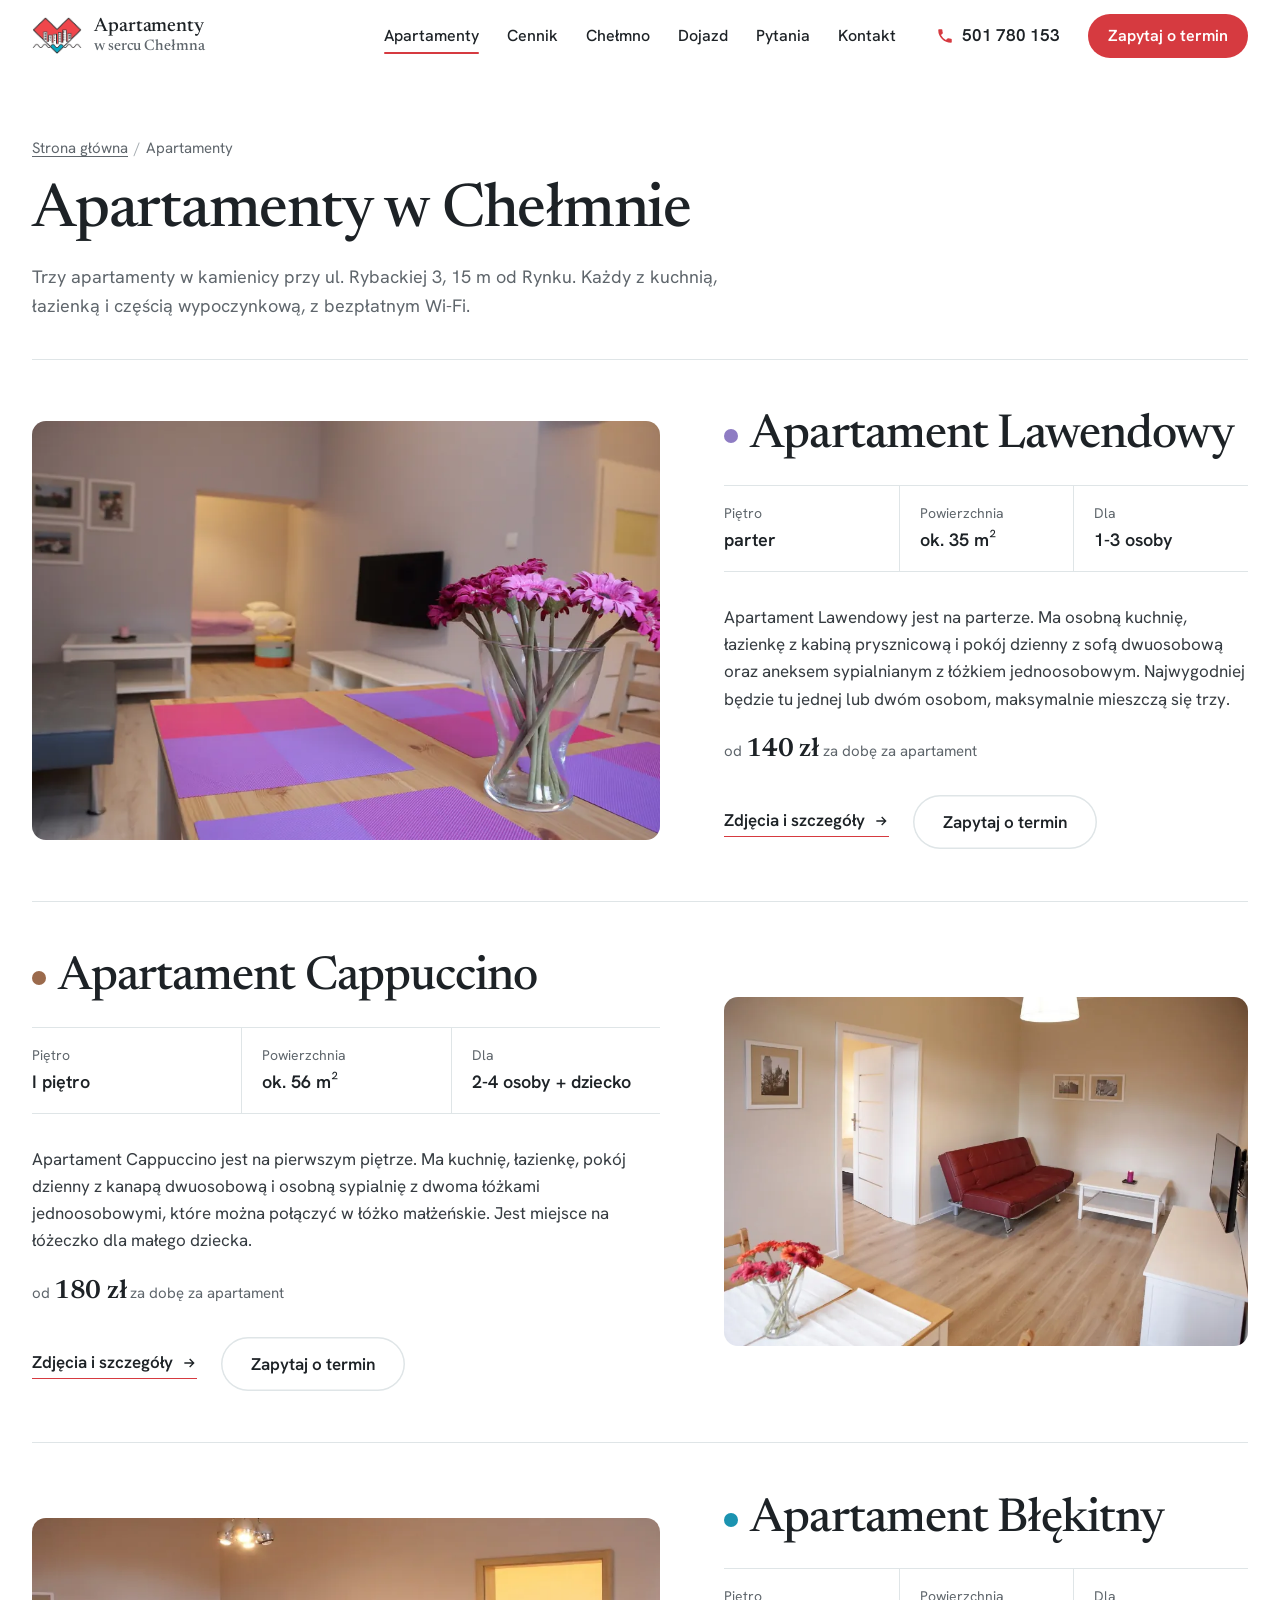
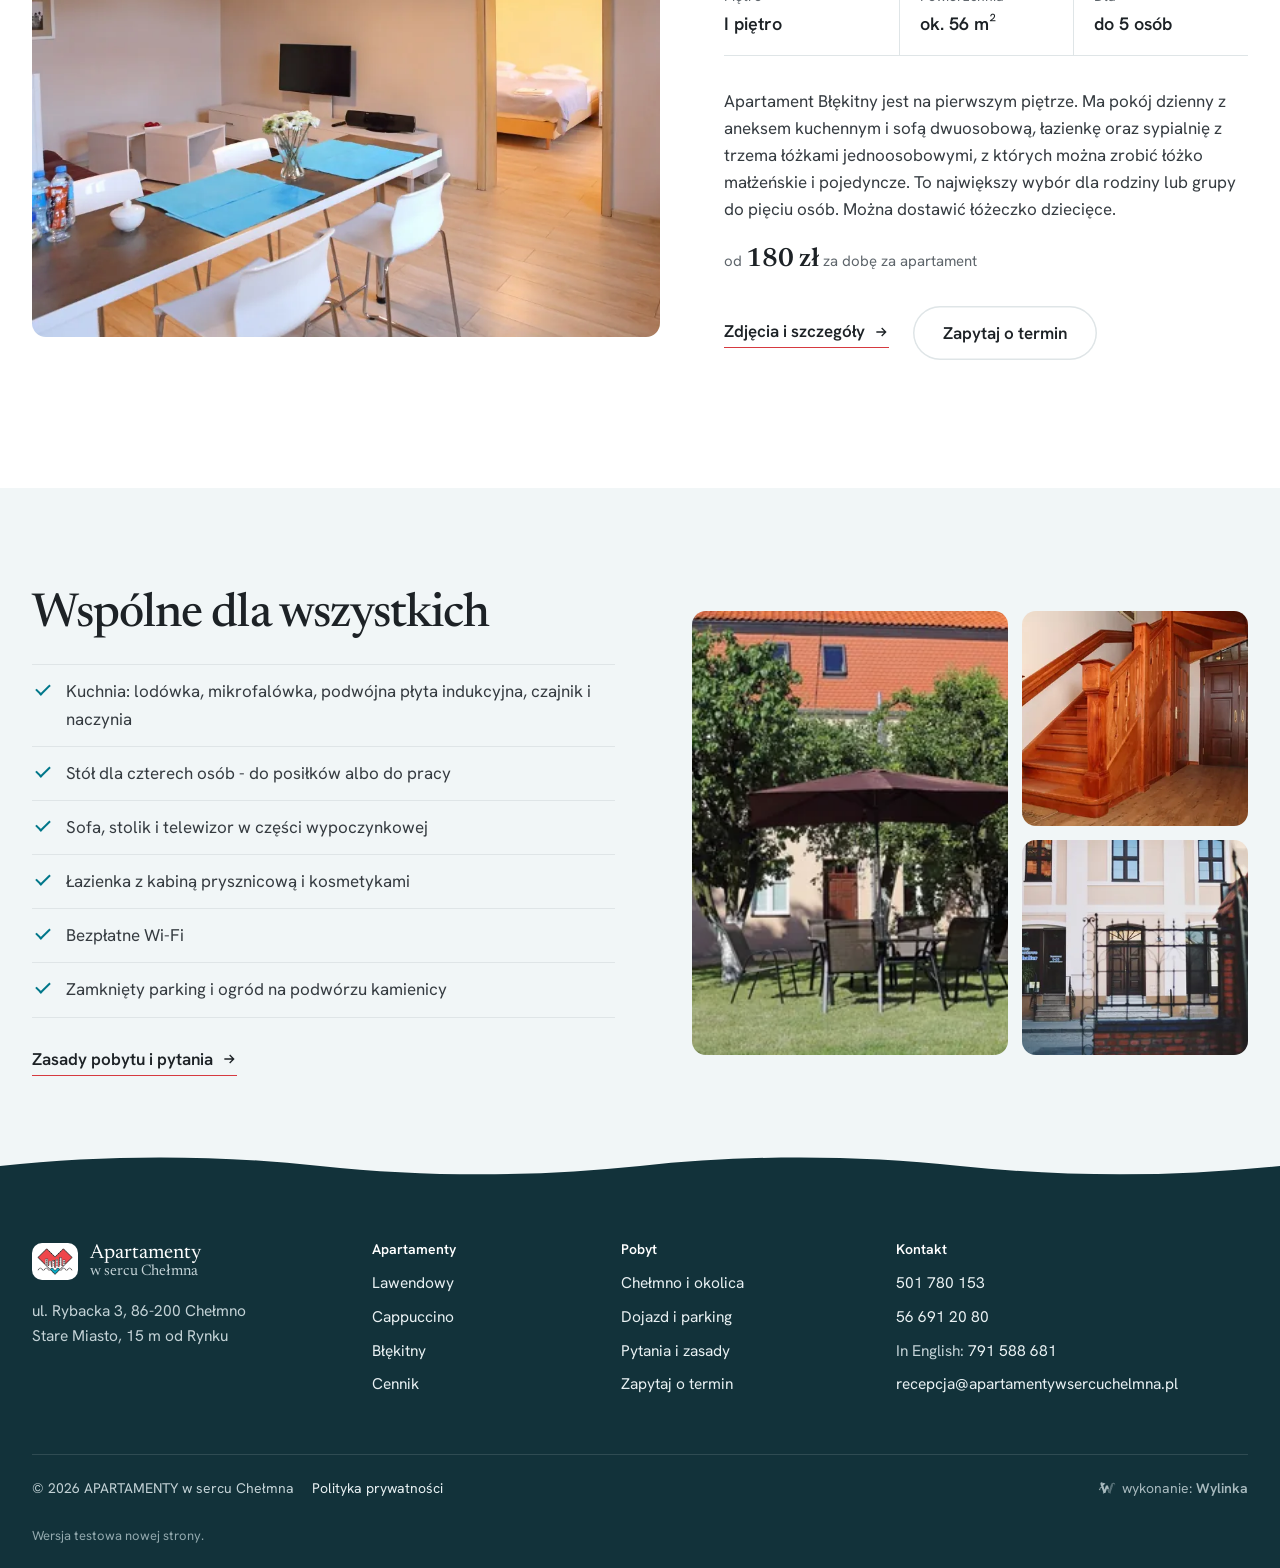
==== apartamenty/index.html @ 7d072ef8 "Wersja testowa strony: 11 podstron, formularz zapytania, galerie, SEO, bez rezerwacji online Co-Auth" ====
<!doctype html>
<html lang="pl">
<head>
<meta charset="utf-8">
<meta name="viewport" content="width=device-width, initial-scale=1, viewport-fit=cover">
<title>Apartamenty w Chełmnie z kuchnią - Lawendowy, Cappuccino, Błękitny</title>
<meta name="description" content="Trzy apartamenty w centrum Chełmna: Lawendowy (parter, 1-3 os.), Cappuccino i Błękitny (I piętro, do 5 os.). Kuchnia, łazienka, Wi-Fi, parking. Ceny od 140 zł za dobę.">
<meta name="robots" content="noindex, nofollow">
<link rel="canonical" href="https://apartamentywsercuchelmna.pl/apartamenty/">
<meta property="og:type" content="website">
<meta property="og:locale" content="pl_PL">
<meta property="og:site_name" content="Apartamenty w sercu Chełmna">
<meta property="og:title" content="Apartamenty w Chełmnie z kuchnią - Lawendowy, Cappuccino, Błękitny">
<meta property="og:description" content="Trzy apartamenty w centrum Chełmna: Lawendowy (parter, 1-3 os.), Cappuccino i Błękitny (I piętro, do 5 os.). Kuchnia, łazienka, Wi-Fi, parking. Ceny od 140 zł za dobę.">
<meta property="og:url" content="https://apartamentywsercuchelmna.pl/apartamenty/">
<meta property="og:image" content="https://apartamentywsercuchelmna.pl/assets/img/hero-1280.webp">
<meta name="theme-color" content="#ffffff">
<link rel="icon" type="image/png" sizes="64x64" href="../assets/img/favicon-64.png">
<link rel="apple-touch-icon" href="../assets/img/apple-touch-icon.png">
<link rel="preload" href="../assets/fonts/newsreader.woff2" as="font" type="font/woff2" crossorigin>
<link rel="preload" href="../assets/fonts/hanken.woff2" as="font" type="font/woff2" crossorigin>
<link rel="stylesheet" href="../assets/css/site.css?v=4">
<script type="application/ld+json">{"@context":"https://schema.org","@graph":[{"@type":"LodgingBusiness","@id":"https://apartamentywsercuchelmna.pl/#obiekt","name":"APARTAMENTY w sercu Chełmna","url":"https://apartamentywsercuchelmna.pl/","telephone":"+48501780153","email":"recepcja@apartamentywsercuchelmna.pl","image":["https://apartamentywsercuchelmna.pl/assets/img/hero-1600.webp","https://apartamentywsercuchelmna.pl/assets/img/kam-fasada-950.webp"],"logo":"https://apartamentywsercuchelmna.pl/assets/img/logo.png","description":"Trzy apartamenty z kuchnią w kamienicy przy ul. Rybackiej 3, 15 m od Rynku w Chełmnie.","address":{"@type":"PostalAddress","streetAddress":"ul. Rybacka 3","postalCode":"86-200","addressLocality":"Chełmno","addressRegion":"kujawsko-pomorskie","addressCountry":"PL"},"geo":{"@type":"GeoCoordinates","latitude":53.3495547,"longitude":18.421228},"checkinTime":"14:30","checkoutTime":"10:30","numberOfRooms":3,"priceRange":"140-240 zł","currenciesAccepted":"PLN","knowsLanguage":["pl","en"],"smokingAllowed":false,"petsAllowed":"Po wcześniejszym uzgodnieniu","amenityFeature":[{"@type":"LocationFeatureSpecification","name":"Bezpłatne Wi-Fi","value":true},{"@type":"LocationFeatureSpecification","name":"Zamknięty parking","value":true},{"@type":"LocationFeatureSpecification","name":"Kuchnia w każdym apartamencie","value":true},{"@type":"LocationFeatureSpecification","name":"Ogród","value":true},{"@type":"LocationFeatureSpecification","name":"Łóżeczko dziecięce na życzenie","value":true}],"containsPlace":[{"@type":"Apartment","name":"Apartament Lawendowy","url":"https://apartamentywsercuchelmna.pl/apartamenty/lawendowy/"},{"@type":"Apartment","name":"Apartament Cappuccino","url":"https://apartamentywsercuchelmna.pl/apartamenty/cappuccino/"},{"@type":"Apartment","name":"Apartament Błękitny","url":"https://apartamentywsercuchelmna.pl/apartamenty/blekitny/"}]},{"@type":"BreadcrumbList","itemListElement":[{"@type":"ListItem","position":1,"name":"Strona główna","item":"https://apartamentywsercuchelmna.pl/"},{"@type":"ListItem","position":2,"name":"Apartamenty","item":"https://apartamentywsercuchelmna.pl/apartamenty/"}]}]}</script>
</head>
<body>
<a class="skip" href="#tresc">Przejdź do treści</a>
<header class="top">
  <div class="wrap top-in">
    <button class="burger" id="burger" type="button" aria-label="Otwórz menu" aria-expanded="false" aria-controls="menu"><i></i><i></i><i></i></button>
    <a class="marka" href="../" aria-label="Apartamenty w sercu Chełmna - strona główna"><img src="../assets/img/serce.png" alt="" width="111" height="84"><span>Apartamenty<em>w sercu Chełmna</em></span></a>
    <nav class="menu" id="menu" aria-label="Menu główne"><a href="../apartamenty/" aria-current="page">Apartamenty</a><a href="../cennik/">Cennik</a><a href="../chelmno/">Chełmno</a><a href="../dojazd/">Dojazd</a><a href="../pytania/">Pytania</a><a href="../kontakt/">Kontakt</a>
      <div class="menu-kontakt"><a class="btn" href="../kontakt/#zapytanie">Zapytaj o termin</a><p>ul. Rybacka 3, 86-200 Chełmno<br>tel. <a href="tel:+48501780153">501 780 153</a> · <a href="mailto:recepcja@apartamentywsercuchelmna.pl">e-mail</a></p></div>
    </nav>
    <a class="top-tel" href="tel:+48501780153" aria-label="Zadzwoń: 501 780 153"><svg viewBox="0 0 24 24" aria-hidden="true" fill="currentColor"><path d="M6.6 10.8a15.1 15.1 0 0 0 6.6 6.6l2.2-2.2c.3-.3.7-.4 1-.2 1.1.4 2.3.6 3.6.6.6 0 1 .4 1 1V20c0 .6-.4 1-1 1A17 17 0 0 1 3 4c0-.6.4-1 1-1h3.5c.6 0 1 .4 1 1 0 1.3.2 2.5.6 3.6.1.3 0 .7-.2 1z"/></svg><span>501 780 153</span></a>
    <a class="btn top-cta" href="../kontakt/#zapytanie">Zapytaj o termin</a>
  </div>
</header>
<main id="tresc">
<section class="pg"><div class="wrap">
  <p class="okr"><a href="../">Strona główna</a><span>/</span>Apartamenty</p>
  <h1>Apartamenty w Chełmnie</h1>
  <p class="lead">Trzy apartamenty w kamienicy przy ul. Rybackiej 3, 15 m od Rynku. Każdy z kuchnią, łazienką i częścią wypoczynkową, z bezpłatnym Wi-Fi.</p>
</div></section>
<section style="padding-bottom:clamp(48px,6vw,96px)"><div class="wrap"><article class="wiersz" style="--k:#8e7cc3">
      <a class="w-foto" href="../apartamenty/lawendowy/"><img src="../assets/img/law-salon-960.webp" srcset="../assets/img/law-salon-480.webp 480w, ../assets/img/law-salon-960.webp 960w" sizes="(max-width:900px) 100vw, 640px" width="960" height="587" alt="Pokój dzienny w apartamencie Lawendowym - stół z lawendowymi podkładkami, telewizor i aneks z łóżkiem" loading="lazy" decoding="async"></a>
      <div>
        <h2><i aria-hidden="true"></i>Apartament Lawendowy</h2>
        <dl class="fakty"><div><dt>Piętro</dt><dd>parter</dd></div><div><dt>Powierzchnia</dt><dd>ok. 35 m²</dd></div><div><dt>Dla</dt><dd>1-3 osoby</dd></div></dl>
        <p>Apartament Lawendowy jest na parterze. Ma osobną kuchnię, łazienkę z kabiną prysznicową i pokój dzienny z sofą dwuosobową oraz aneksem sypialnianym z łóżkiem jednoosobowym. Najwygodniej będzie tu jednej lub dwóm osobom, maksymalnie mieszczą się trzy.</p>
        <p class="cena">od <b>140 zł</b> za dobę za apartament</p>
        <div class="w-akcje"><a class="link-str" href="../apartamenty/lawendowy/">Zdjęcia i szczegóły <svg viewBox="0 0 24 24" aria-hidden="true" fill="none" stroke="currentColor" stroke-width="2"><path d="M5 12h14M13 6l6 6-6 6"/></svg></a><a class="btn btn-jasny" href="../kontakt/?apartament=lawendowy#zapytanie">Zapytaj o termin</a></div>
      </div>
    </article><article class="wiersz" style="--k:#9b6a4c">
      <a class="w-foto" href="../apartamenty/cappuccino/"><img src="../assets/img/cap-salon-950.webp" srcset="../assets/img/cap-salon-480.webp 480w, ../assets/img/cap-salon-950.webp 950w" sizes="(max-width:900px) 100vw, 640px" width="950" height="633" alt="Pokój dzienny w apartamencie Cappuccino - czerwona kanapa, stolik i telewizor" loading="lazy" decoding="async"></a>
      <div>
        <h2><i aria-hidden="true"></i>Apartament Cappuccino</h2>
        <dl class="fakty"><div><dt>Piętro</dt><dd>I piętro</dd></div><div><dt>Powierzchnia</dt><dd>ok. 56 m²</dd></div><div><dt>Dla</dt><dd>2-4 osoby + dziecko</dd></div></dl>
        <p>Apartament Cappuccino jest na pierwszym piętrze. Ma kuchnię, łazienkę, pokój dzienny z kanapą dwuosobową i osobną sypialnię z dwoma łóżkami jednoosobowymi, które można połączyć w łóżko małżeńskie. Jest miejsce na łóżeczko dla małego dziecka.</p>
        <p class="cena">od <b>180 zł</b> za dobę za apartament</p>
        <div class="w-akcje"><a class="link-str" href="../apartamenty/cappuccino/">Zdjęcia i szczegóły <svg viewBox="0 0 24 24" aria-hidden="true" fill="none" stroke="currentColor" stroke-width="2"><path d="M5 12h14M13 6l6 6-6 6"/></svg></a><a class="btn btn-jasny" href="../kontakt/?apartament=cappuccino#zapytanie">Zapytaj o termin</a></div>
      </div>
    </article><article class="wiersz" style="--k:#1b93b0">
      <a class="w-foto" href="../apartamenty/blekitny/"><img src="../assets/img/ble-salon-950.webp" srcset="../assets/img/ble-salon-480.webp 480w, ../assets/img/ble-salon-950.webp 950w" sizes="(max-width:900px) 100vw, 640px" width="950" height="704" alt="Pokój dzienny w apartamencie Błękitnym - stół z niebieskimi bieżnikami i widok na sypialnię" loading="lazy" decoding="async"></a>
      <div>
        <h2><i aria-hidden="true"></i>Apartament Błękitny</h2>
        <dl class="fakty"><div><dt>Piętro</dt><dd>I piętro</dd></div><div><dt>Powierzchnia</dt><dd>ok. 56 m²</dd></div><div><dt>Dla</dt><dd>do 5 osób</dd></div></dl>
        <p>Apartament Błękitny jest na pierwszym piętrze. Ma pokój dzienny z aneksem kuchennym i sofą dwuosobową, łazienkę oraz sypialnię z trzema łóżkami jednoosobowymi, z których można zrobić łóżko małżeńskie i pojedyncze. To największy wybór dla rodziny lub grupy do pięciu osób. Można dostawić łóżeczko dziecięce.</p>
        <p class="cena">od <b>180 zł</b> za dobę za apartament</p>
        <div class="w-akcje"><a class="link-str" href="../apartamenty/blekitny/">Zdjęcia i szczegóły <svg viewBox="0 0 24 24" aria-hidden="true" fill="none" stroke="currentColor" stroke-width="2"><path d="M5 12h14M13 6l6 6-6 6"/></svg></a><a class="btn btn-jasny" href="../kontakt/?apartament=blekitny#zapytanie">Zapytaj o termin</a></div>
      </div>
    </article></div></section>
<section class="sek sek-tlo"><div class="wrap dwie">
  <div class="tekst">
    <h2>Wspólne dla wszystkich</h2>
    <ul class="lista"><li>Kuchnia: lodówka, mikrofalówka, podwójna płyta indukcyjna, czajnik i naczynia</li><li>Stół dla czterech osób - do posiłków albo do pracy</li><li>Sofa, stolik i telewizor w części wypoczynkowej</li><li>Łazienka z kabiną prysznicową i kosmetykami</li><li>Bezpłatne Wi-Fi</li><li>Zamknięty parking i ogród na podwórzu kamienicy</li></ul>
    <a class="link-str" href="../pytania/">Zasady pobytu i pytania <svg viewBox="0 0 24 24" aria-hidden="true" fill="none" stroke="currentColor" stroke-width="2"><path d="M5 12h14M13 6l6 6-6 6"/></svg></a>
  </div>
  <div class="mozaika">
    <figure><img src="../assets/img/ogr-parasol-950.webp" srcset="../assets/img/ogr-parasol-480.webp 480w, ../assets/img/ogr-parasol-950.webp 950w" sizes="(max-width:900px) 100vw, 360px" width="950" height="633" alt="Ogród na podwórzu kamienicy ze stołem pod parasolem" loading="lazy" decoding="async"></figure>
    <figure><img src="../assets/img/kam-schody-950.webp" srcset="../assets/img/kam-schody-480.webp 480w, ../assets/img/kam-schody-950.webp 950w" sizes="(max-width:900px) 50vw, 260px" width="950" height="642" alt="Drewniane schody w kamienicy" loading="lazy" decoding="async"></figure>
    <figure><img src="../assets/img/kam-wejscie-950.webp" srcset="../assets/img/kam-wejscie-480.webp 480w, ../assets/img/kam-wejscie-950.webp 950w" sizes="(max-width:900px) 50vw, 260px" width="950" height="634" alt="Wejście do kamienicy od ul. Rybackiej" loading="lazy" decoding="async"></figure>
  </div>
</div></section>
</main>
<footer class="stopka">
  <svg class="fala fala-st" style="color:#12323a" viewBox="0 0 1440 40" preserveAspectRatio="none" aria-hidden="true" focusable="false"><path d="M0 22 C 120 6, 240 6, 360 22 S 600 38, 720 22 S 960 6, 1080 22 S 1320 38, 1440 22 V40 H0Z"/></svg>
  <div class="wrap">
    <div class="st-gora">
      <div>
        <a class="st-marka" href="../"><img src="../assets/img/serce.png" alt="" width="111" height="84" loading="lazy"><span>Apartamenty<em>w sercu Chełmna</em></span></a>
        <p>ul. Rybacka 3, 86-200 Chełmno<br>Stare Miasto, 15 m od Rynku</p>
      </div>
      <div><h2>Apartamenty</h2><ul>
        <li><a href="../apartamenty/lawendowy/">Lawendowy</a></li><li><a href="../apartamenty/cappuccino/">Cappuccino</a></li>
        <li><a href="../apartamenty/blekitny/">Błękitny</a></li><li><a href="../cennik/">Cennik</a></li></ul></div>
      <div><h2>Pobyt</h2><ul>
        <li><a href="../chelmno/">Chełmno i okolica</a></li><li><a href="../dojazd/">Dojazd i parking</a></li>
        <li><a href="../pytania/">Pytania i zasady</a></li><li><a href="../kontakt/#zapytanie">Zapytaj o termin</a></li></ul></div>
      <div><h2>Kontakt</h2><ul>
        <li><a href="tel:+48501780153">501 780 153</a></li><li><a href="tel:+48566912080">56 691 20 80</a></li>
        <li>In English: <a href="tel:+48791588681">791 588 681</a></li><li><a href="mailto:recepcja@apartamentywsercuchelmna.pl">recepcja@apartamentywsercuchelmna.pl</a></li></ul></div>
    </div>
    <div class="st-dol">
      <p><span>© 2026 APARTAMENTY w sercu Chełmna</span><a href="../polityka-prywatnosci/">Polityka prywatności</a></p>
      <p><a class="wylinka-badge" href="https://wylinka.pl/?utm_source=apartamentywsercuchelmna.pl&amp;utm_medium=stopka&amp;utm_campaign=wykonanie" rel="noopener" title="Strona wykonana przez Wylinka"><svg viewBox="0 0 64 64" aria-hidden="true" focusable="false" fill="currentColor"><path d="M9.8 22.8l-1.2-7.9 2.2-3.7 15.5 4.6-.5 1.5-7.2 5.5 4.7 15.6 5-15.6 7 0 4.1 12.7-4.2-.9-2.6 1.8-.8-2.2-5.3 15.6-4.3 0 .4 .2-2.1 2.8-1.3-1.1 1.1-1.4-3.1 .2-.1-1.7 2.2-.1-5.7-16.5-4.8 .6-.8 3.1 0 .5-.3 .5 .8 2.2-1.6 .5-.4-1.3-.8 1.6-1.5-.8 .8-1.6-1.4 .6-.6-1.6 2.3-.8 .2-.4 1.3-4.8 5.9-.8-2.4-6.9zM15.2 13.7l-.1-.4-.4 .8-.1 .8 .1 1 .1 .4 .3 .7 .3-.9 .1-.7 0-.8z"/><path class="wy-pod" d="M37.1 49.8l-4.5-13.3 2.6-1.8 4.2 .9 .9 2.8 3-9.7 0-.5 .1-.8 3.2-8.4 .5-1 .6-1 .9-1.1 1.3-1 1.1-.7 1.4-.5 1.4-.3 .7 0 .9 0 1.2 .3 1.4 .6 .8 .5 .7 .7 .6 .7 .5 .9 .3 .9 .1 .9 0 .8-.2 .9-.5 .9-.5 .6-.7 .5-.7 .3-.1-.1 0-.1 .5-.5 .3-.7 .2-.5 0-.6-.1-.6-.3-.7-.4-.5-.4-.4-.5-.3-.6-.3-.7 0-.7 .1-.6 .1-.5 .4-.5 .5-.3 .5-.2 .7-.1 1.5-1.4 5.1-.8 3.3-.3 .7-.5 .7-6 17.5 1.9 .1-.1 1.7-3.1-.2 1.1 1.4-1.3 1.1-2.1-2.8 .4-.2z"/><path class="wy-old" d="M40.8 50l.4-.2-4.1 0-4.2-12.5 2.5-1.7 4.3 .9 .6 1.9 .6-1.6 0-.3 2.4-7.8 0-.5 .1-.8 3.2-8.4 .4-.8 .6-.9 .9-1.2 .9-.9 1.3-.8 1.4-.6 1.2-.3 1.4-.1 1.3 .1 .6 .2 .8 .3 1.1 .6 .9 .7 .7 .9 .5 .9 .3 .9 .1 1.1-.1 .9-.3 .9-.4 .7-.6 .7-.6 .4-.6 .2-.1-.1 0-.1 .5-.5 .3-.7 .2-.5 0-.5-.1-.6-.2-.6-.3-.5-.4-.5-.5-.3-.6-.3-.7-.1-.6 0-.6 .1-.6 .3-.6 .5-.3 .4-.2 .5-.1 .5-.1 1.5-1.4 5.1-.8 3.3-.3 .7-.5 .7-6 17.5 1.9 .1-.1 1.7-3.1-.2 1.1 1.4-1.3 1.1zM49.6 17.1l.6 1.7-1.5 1.9 .4 .4 1.8-2.1-.7-2.1zM48.1 28.3l.5 1.8-1.7 1.8 .4 .4 1.9-2-.6-2.2zM37.9 41.7l1.7-1.5-.4-.4-1.7 1.4zM42.6 38.7l-1.5 2.8 1.1 2-1.3 2.6 .5 .2 1.5-2.8-1.1-2 1.4-2.5z"/></svg><span>wykonanie: <b>Wylinka</b></span></a></p>
    </div>
    <p class="st-test">Wersja testowa nowej strony.</p>
  </div>
</footer>
<div class="mob" id="mob">
  <a class="mob-tel" href="tel:+48501780153"><svg viewBox="0 0 24 24" aria-hidden="true" fill="currentColor"><path d="M6.6 10.8a15.1 15.1 0 0 0 6.6 6.6l2.2-2.2c.3-.3.7-.4 1-.2 1.1.4 2.3.6 3.6.6.6 0 1 .4 1 1V20c0 .6-.4 1-1 1A17 17 0 0 1 3 4c0-.6.4-1 1-1h3.5c.6 0 1 .4 1 1 0 1.3.2 2.5.6 3.6.1.3 0 .7-.2 1z"/></svg>Zadzwoń</a>
  <a class="mob-cta" href="../kontakt/#zapytanie">Zapytaj o termin</a>
</div>
<div class="lb" id="lb" hidden role="dialog" aria-modal="true" aria-label="Galeria zdjęć">
  <p class="lb-l"></p>
  <button type="button" class="lb-x" aria-label="Zamknij galerię"><svg viewBox="0 0 24 24"><path d="M6 6l12 12M18 6L6 18"/></svg></button>
  <button type="button" class="lb-p" aria-label="Poprzednie zdjęcie"><svg viewBox="0 0 24 24"><path d="M15 5l-7 7 7 7"/></svg></button>
  <figure><img alt=""><figcaption></figcaption></figure>
  <button type="button" class="lb-n" aria-label="Następne zdjęcie"><svg viewBox="0 0 24 24"><path d="M9 5l7 7-7 7"/></svg></button>
</div>
<script src="../assets/js/site.js?v=4" defer></script>
</body>
</html>
---- assets/css/site.css ----
/* Apartamenty w sercu Chełmna - arkusz strony */
@font-face{font-family:"Newsreader";src:url(../fonts/newsreader.woff2) format("woff2");font-weight:400 600;font-style:normal;font-display:swap}
@font-face{font-family:"Hanken Grotesk";src:url(../fonts/hanken.woff2) format("woff2");font-weight:400 700;font-style:normal;font-display:swap}
@font-face{font-family:"Hanken fb";src:local("Arial");size-adjust:98%;ascent-override:96%;descent-override:26%}
@font-face{font-family:"Newsreader fb";src:local("Georgia");size-adjust:92%;ascent-override:100%;descent-override:28%}
:root{
  --biel:#fff;
  --tlo2:#f1f6f7;
  --tlo3:#e6eff1;
  --ink:#1d2226;
  --tekst:#353b40;
  --szary:#5f666c;
  --linia:#dfe5e7;
  --czer:#d63a40;
  --czer-h:#bf2f35;
  --logo-czer:#ef464b;
  --morze:#05aac4;
  --morze-c:#00778a;
  --stopka:#12323a;
  --cegla:#8a3a2c;
  --hh:72px;
  --r:14px;
  --serif:"Newsreader","Newsreader fb",Georgia,serif;
  --sans:"Hanken Grotesk","Hanken fb",Arial,sans-serif;
}
*,*::before,*::after{box-sizing:border-box}
html{-webkit-text-size-adjust:100%;scroll-padding-top:calc(var(--hh) + 12px)}
body{margin:0;background:var(--biel);color:var(--tekst);font:400 17px/1.6 var(--sans);-webkit-font-smoothing:antialiased;text-rendering:optimizeLegibility}
img{display:block;max-width:100%;height:auto}
a{color:var(--morze-c);text-underline-offset:3px;text-decoration-thickness:1px}
a:hover{color:var(--ink)}
h1,h2,h3{font-family:var(--serif);color:var(--ink);font-weight:500;line-height:1.12;letter-spacing:-.012em;margin:0 0 .5em;text-wrap:balance}
h1{font-size:clamp(40px,4.8vw,72px);letter-spacing:-.02em}
h2{font-size:clamp(32px,3.7vw,56px);letter-spacing:-.02em;line-height:1.06}
h3{font-size:clamp(22px,1.8vw,26px)}
p{margin:0 0 1em}
ul{margin:0 0 1em;padding:0}
strong,b{font-weight:600;color:var(--ink)}
:focus-visible{outline:2px solid var(--morze-c);outline-offset:3px;border-radius:4px}
.wrap{width:min(1240px,calc(100% - 64px));margin-inline:auto}
.wrap-w{width:min(820px,calc(100% - 64px));margin-inline:auto}
.skip{position:absolute;left:12px;top:-60px;z-index:100;background:var(--ink);color:#fff;padding:10px 16px;border-radius:8px}
.skip:focus{top:12px}
.nw{white-space:nowrap}
[hidden]{display:none!important}
.sr{position:absolute;width:1px;height:1px;overflow:hidden;clip:rect(0 0 0 0);white-space:nowrap}

/* przyciski */
.btn{display:inline-flex;align-items:center;justify-content:center;gap:10px;min-height:54px;padding:0 30px;border-radius:999px;background:var(--czer);color:#fff;font:600 17px/1 var(--sans);text-decoration:none;border:0;cursor:pointer;transition:background-color .2s ease,transform .15s ease;-webkit-tap-highlight-color:transparent}
.btn:hover{background:var(--czer-h);color:#fff}
.btn:active{transform:scale(.98)}
.btn svg{width:18px;height:18px;flex:none}
.btn-jasny{background:#fff;color:var(--ink);box-shadow:inset 0 0 0 1.5px var(--linia)}
.btn-jasny:hover{background:var(--tlo2);color:var(--ink)}
.link-str{display:inline-flex;align-items:center;gap:8px;font-weight:600;color:var(--ink);text-decoration:none;border-bottom:1.5px solid var(--czer);padding-bottom:2px}
.link-str:hover{color:var(--czer-h)}
.link-str svg{width:16px;height:16px;transition:transform .2s ease}
.link-str:hover svg{transform:translateX(3px)}

/* nagłówek */
.top{position:sticky;top:0;z-index:50;height:var(--hh);background:rgba(255,255,255,.97);border-bottom:1px solid transparent;transition:border-color .2s ease,box-shadow .2s ease}
.top.cien{border-bottom-color:var(--linia);box-shadow:0 6px 20px -16px rgba(20,40,50,.35)}
.top-in{height:100%;display:flex;align-items:center;gap:28px}
.marka{display:flex;align-items:center;gap:12px;text-decoration:none;color:var(--ink);flex:none}
.marka img{width:50px;height:auto}
.marka span{font-family:var(--serif);font-size:19px;line-height:1.05;font-weight:500;letter-spacing:-.005em}
.marka em{font-style:normal;display:block;font-size:15px;color:var(--szary);margin-top:2px}
.menu{display:flex;align-items:center;gap:4px;margin-left:auto}
.menu a{color:var(--ink);text-decoration:none;font-weight:500;font-size:16px;padding:10px 12px;border-radius:8px;position:relative}
.menu a:hover{color:var(--czer-h)}
.menu a[aria-current="page"]::after{content:"";position:absolute;left:12px;right:12px;bottom:4px;height:2px;background:var(--czer);border-radius:2px}
.menu .menu-kontakt{display:none}
.top-tel{display:flex;align-items:center;gap:8px;color:var(--ink);text-decoration:none;font-weight:600;white-space:nowrap}
.top-tel svg{width:18px;height:18px;color:var(--czer)}
.top-cta{min-height:44px;padding:0 20px;font-size:16px;transition:opacity .2s ease,visibility .2s ease,background-color .2s ease}
.top-cta.ukryj{opacity:0;visibility:hidden}
.burger{display:none;width:46px;height:46px;border:0;background:transparent;border-radius:10px;cursor:pointer;padding:0;align-items:center;justify-content:center;flex-direction:column;gap:5px;-webkit-tap-highlight-color:transparent}
.burger i{display:block;width:22px;height:2px;background:var(--ink);border-radius:2px;transition:transform .25s ease,opacity .2s ease}
.burger[aria-expanded="true"] i:nth-child(1){transform:translateY(7px) rotate(45deg)}
.burger[aria-expanded="true"] i:nth-child(2){opacity:0}
.burger[aria-expanded="true"] i:nth-child(3){transform:translateY(-7px) rotate(-45deg)}

/* hero strony głównej */
.hero{position:relative;height:calc(100svh - var(--hh));min-height:540px;display:flex;align-items:center;overflow:hidden;background:#cfc6bb}
.hero-foto{position:absolute;inset:0;margin:0}
.hero-foto img{width:100%;height:100%;object-fit:cover;object-position:62% 55%}
.hero-foto::after{content:"";position:absolute;inset:0;background:linear-gradient(90deg,rgba(12,20,24,.78) 0%,rgba(12,20,24,.62) 28%,rgba(12,20,24,.25) 52%,rgba(12,20,24,0) 70%),linear-gradient(0deg,rgba(12,20,24,.25),rgba(12,20,24,0) 40%)}
.hero-in{position:relative;z-index:1;width:min(1240px,calc(100% - 64px));margin-inline:auto;color:#fff}
.hero-tekst{max-width:600px}
.hero-adres{display:flex;align-items:center;gap:8px;font-weight:500;font-size:16px;margin:0 0 18px;color:rgba(255,255,255,.92)}
.hero-adres svg{width:17px;height:17px;flex:none}
.hero h1{color:#fff;font-size:clamp(50px,5.4vw,96px);letter-spacing:-.025em;font-weight:500;line-height:1.02;margin:0 0 22px;text-shadow:0 1px 24px rgba(0,0,0,.18)}
.hero .lead{font-size:clamp(18px,1.35vw,21px);line-height:1.5;color:rgba(255,255,255,.94);margin:0 0 32px;max-width:520px}
.hero .btn{min-height:58px;padding:0 34px;font-size:18px}
.oceny{margin:22px 0 0;font-size:15px;color:rgba(255,255,255,.88);display:flex;flex-wrap:wrap;gap:4px 18px}
.oceny b{color:#fff;font-weight:600}

/* sekcje */
.sek{padding:clamp(64px,8vw,120px) 0}
.sek-tlo{background:var(--tlo2)}
.sek-glowa{max-width:720px;margin-bottom:clamp(32px,4vw,52px)}
.sek-glowa p{font-size:18px;color:var(--szary);margin:0}
.sek-glowa-r{display:flex;align-items:flex-end;justify-content:space-between;gap:24px;max-width:none}
.sek-glowa-r>div{max-width:680px}

/* karty apartamentów */
.apts{display:grid;grid-template-columns:repeat(3,minmax(0,1fr));gap:28px}
.apt{display:flex;flex-direction:column;min-width:0;text-decoration:none;color:inherit;background:#fff;border-radius:var(--r);overflow:hidden;box-shadow:0 1px 0 var(--linia),0 0 0 1px var(--linia);transition:box-shadow .25s ease,transform .25s ease}
.apt:hover{box-shadow:0 0 0 1px var(--linia),0 18px 40px -22px rgba(20,40,50,.4);transform:translateY(-3px);color:inherit}
.apt-foto{aspect-ratio:4/3;overflow:hidden;background:var(--tlo3)}
.apt-foto img{width:100%;height:100%;object-fit:cover;transition:transform .6s cubic-bezier(.2,.7,.3,1)}
.apt:hover .apt-foto img{transform:scale(1.035)}
.apt-in{background:color-mix(in srgb,var(--k) 7%,#fff);padding:24px 26px 26px;display:flex;flex-direction:column;flex:1}
.apt h3{font-size:clamp(26px,2.2vw,32px);margin:0 0 6px;display:flex;align-items:center;gap:10px}
.apt h3 i{width:12px;height:12px;border-radius:50%;background:var(--k);flex:none}
.apt-meta{font-size:15px;color:var(--szary);margin:0 0 12px}
.apt-in>p:not(.apt-meta){font-size:16px;margin:0 0 20px}
.apt-dol{margin-top:auto;display:flex;align-items:center;justify-content:space-between;gap:12px;padding-top:18px;border-top:1px solid var(--linia)}
.cena{margin:0;font-size:15px;color:var(--szary)}
.cena b{font-family:var(--serif);font-size:26px;font-weight:600;color:var(--ink);letter-spacing:-.01em}
.apt-dol span{font-weight:600;color:var(--ink);display:inline-flex;align-items:center;gap:6px;font-size:15px}
.apt-dol svg{width:16px;height:16px;transition:transform .2s ease}
.apt:hover .apt-dol svg{transform:translateX(3px)}

/* dwie kolumny */
.dwie{display:grid;grid-template-columns:minmax(0,1.05fr) minmax(0,1fr);gap:clamp(36px,6vw,88px);align-items:center}
.dwie-odw>:first-child{order:2}
.tekst>p{max-width:600px}
.tekst p+h2,.tekst ul+h2,.tekst dl+h2{margin-top:1.3em}
.tresc .miejsca{padding-left:0}
.lista{list-style:none;margin:0 0 28px;padding:0;border-top:1px solid var(--linia)}
.lista li{padding:13px 0 13px 34px;border-bottom:1px solid var(--linia);position:relative}
.lista li::before{content:"";position:absolute;left:4px;top:19px;width:14px;height:8px;border-left:2px solid var(--morze-c);border-bottom:2px solid var(--morze-c);transform:rotate(-45deg)}
.h3-m{font-family:var(--sans);font-size:18px;font-weight:600;letter-spacing:0;margin:26px 0 6px}
.mozaika{display:grid;grid-template-columns:minmax(0,1.4fr) minmax(0,1fr);grid-template-rows:1fr 1fr;gap:14px;aspect-ratio:5/4}
.mozaika figure{margin:0;border-radius:var(--r);overflow:hidden;background:var(--tlo3);min-height:0}
.mozaika figure:first-child{grid-row:1/3}
.mozaika img{width:100%;height:100%;object-fit:cover}

/* kamienica */
.kam{display:grid;grid-template-columns:repeat(4,minmax(0,1fr));grid-auto-rows:clamp(150px,15vw,230px);gap:14px}
.kam button{all:unset;cursor:zoom-in;border-radius:var(--r);overflow:hidden;background:var(--tlo3);position:relative}
.kam button:focus-visible{outline:2px solid var(--morze-c);outline-offset:3px}
.kam img{width:100%;height:100%;object-fit:cover;transition:transform .6s cubic-bezier(.2,.7,.3,1)}
.kam button:hover img{transform:scale(1.04)}
.kam .k-d{grid-column:span 2;grid-row:span 2}
.kam .k-p{grid-row:span 2}
.kam-tekst{display:grid;grid-template-columns:minmax(0,1fr) minmax(0,1fr);gap:clamp(24px,5vw,80px);align-items:end;margin-bottom:clamp(28px,4vw,48px)}
.kam-tekst p{margin:0;font-size:18px;color:var(--szary)}

/* Chełmno */
.pas{position:relative;margin:0;background:#bcd6e4}
.pas img{width:100%;height:clamp(220px,26vw,500px);object-fit:cover}
.pas figcaption{position:absolute;right:16px;bottom:12px;font-size:13px;color:#fff;text-shadow:0 1px 6px rgba(0,0,0,.5)}
.miasto{display:grid;grid-template-columns:minmax(0,1.1fr) minmax(0,1fr);gap:clamp(32px,6vw,96px)}
.miejsca{list-style:none;margin:0 0 28px;padding:0}
.miejsca li{display:flex;justify-content:space-between;gap:16px;padding:13px 0;border-bottom:1px solid var(--linia)}
.miejsca li:first-child{border-top:1px solid var(--linia)}
.miejsca span{color:var(--szary);white-space:nowrap;font-size:15px}

/* Chełmno - sekcja w kolorze gotyckiej cegły */
.sek-cegla{background:var(--cegla);color:#f3e3dd}
.sek-cegla h2{color:#fff}
.sek-cegla .tekst>p{color:#f3e3dd}
.sek-cegla .link-str{color:#fff;border-color:#f0a596}
.sek-cegla .link-str:hover{color:#ffd9d0}
.sek-cegla .miejsca li{border-color:rgba(255,255,255,.2)!important;color:#fff}
.sek-cegla .miejsca span{color:#f0cfc6}
.pietnascie{margin:0;display:flex;align-items:baseline;gap:18px;flex-wrap:wrap}
.pietnascie b{font-family:var(--serif);font-weight:500;font-size:clamp(84px,9vw,148px);line-height:.85;color:var(--logo-czer);letter-spacing:-.04em}
.pietnascie span{font-size:18px;color:var(--szary);max-width:280px;line-height:1.45}
.fala{display:block;width:100%;height:clamp(16px,2.2vw,34px);margin-bottom:-1px}
.fala path{fill:currentColor}
.stopka{position:relative}
.fala-st{position:absolute;left:0;top:0;transform:translateY(-98%);pointer-events:none}
.pg-apt{background:color-mix(in srgb,var(--k) 10%,#fff);padding-bottom:clamp(110px,10vw,150px)!important}
.pg-apt+section .gal-wrap{margin-top:clamp(-120px,-8vw,-80px)}
/* pas zapytania */
.zapr{position:relative;color:#fff;overflow:hidden;background:#2b3a2e}
.zapr picture,.zapr>img{position:absolute;inset:0}
.zapr img{width:100%;height:100%;object-fit:cover}
.zapr::after{content:"";position:absolute;inset:0;background:linear-gradient(90deg,rgba(12,24,20,.78),rgba(12,24,20,.5) 60%,rgba(12,24,20,.3))}
.zapr-in{position:relative;z-index:1;padding:clamp(72px,9vw,128px) 0}
.zapr h2{color:#fff;max-width:640px}
.zapr p{font-size:19px;max-width:560px;color:rgba(255,255,255,.92);margin-bottom:30px}
.zapr-akcje{display:flex;flex-wrap:wrap;align-items:center;gap:16px 28px}
.zapr-tel{color:#fff;text-decoration:none;font-weight:600;font-size:18px;display:inline-flex;align-items:center;gap:10px}
.zapr-tel svg{width:20px;height:20px}
.zapr-tel:hover{color:#fff;text-decoration:underline}

/* nagłówek podstrony */
.pg{padding:clamp(40px,5vw,72px) 0 clamp(28px,3vw,44px)}
.okr{font-size:15px;color:var(--szary);margin:0 0 18px}
.okr a{color:var(--szary)}
.okr span{margin:0 6px;color:#a3aaaf}
.pg h1{margin-bottom:16px}
.pg .lead{font-size:clamp(18px,1.4vw,20px);color:var(--szary);max-width:700px;margin:0}

/* podstrona apartamentu */
.gal-a{display:grid;grid-template-columns:minmax(0,2fr) minmax(0,1fr) minmax(0,1fr);grid-template-rows:repeat(2,clamp(170px,17vw,270px));gap:12px}
.gal-a button{all:unset;cursor:zoom-in;border-radius:12px;overflow:hidden;background:var(--tlo3);position:relative;min-width:0}
.gal-a button:focus-visible{outline:2px solid var(--morze-c);outline-offset:3px}
.gal-a button:first-child{grid-row:1/3}
.gal-a img{width:100%;height:100%;object-fit:cover;transition:transform .6s cubic-bezier(.2,.7,.3,1)}
.gal-a button:hover img{transform:scale(1.035)}
.gal-wrap{position:relative}
.wiecej{position:absolute;right:14px;bottom:14px;border:0;cursor:pointer;background:rgba(255,255,255,.96);color:var(--ink);font:600 15px/1 var(--sans);padding:11px 16px;border-radius:999px;display:flex;align-items:center;gap:8px;box-shadow:0 6px 18px -8px rgba(0,0,0,.35)}
.wiecej:hover{background:#fff}
.wiecej svg{width:17px;height:17px}
.apt-uklad{display:grid;grid-template-columns:minmax(0,1fr) 380px;gap:clamp(36px,5vw,80px);align-items:start;padding-top:clamp(40px,5vw,64px)}
.fakty{display:grid;grid-template-columns:repeat(3,minmax(0,1fr));border-top:1px solid var(--linia);border-bottom:1px solid var(--linia);margin:0 0 32px}
.fakty div{padding:16px 0}
.fakty div+div{padding-left:20px;border-left:1px solid var(--linia)}
.fakty dt{font-size:14px;color:var(--szary)}
.fakty dd{margin:2px 0 0;font-weight:600;color:var(--ink);font-size:18px}
.box{position:sticky;top:calc(var(--hh) + 24px);background:#fff;border:1px solid var(--linia);border-radius:var(--r);padding:28px;box-shadow:0 20px 50px -34px rgba(20,40,50,.45)}
.box h2{font-size:26px;margin-bottom:4px}
.box>p{font-size:15px;color:var(--szary)}
.ceny{margin:0 0 20px;padding:0}
.ceny div{display:flex;justify-content:space-between;align-items:baseline;gap:16px;padding:11px 0;border-bottom:1px solid var(--linia)}
.ceny dt{color:var(--tekst)}
.ceny dd{margin:0;font-weight:600;color:var(--ink);font-size:18px;white-space:nowrap}
.ceny .dod dd{font-size:16px;font-weight:500}
.box .btn{width:100%}
.box-tel{display:block;text-align:center;margin-top:14px;font-weight:600;color:var(--ink);text-decoration:none}
.box-tel:hover{color:var(--czer-h)}
.inne{display:grid;grid-template-columns:repeat(2,minmax(0,1fr));gap:28px}

/* lista apartamentów */
.wiersz{display:grid;grid-template-columns:minmax(0,1.2fr) minmax(0,1fr);gap:clamp(32px,5vw,72px);align-items:center;padding:clamp(36px,4vw,56px) 0;border-top:1px solid var(--linia)}
.wiersz:nth-child(even) .w-foto{order:2}
.w-foto{display:block;border-radius:var(--r);overflow:hidden;aspect-ratio:3/2;background:var(--tlo3)}
.w-foto img{width:100%;height:100%;object-fit:cover;transition:transform .6s cubic-bezier(.2,.7,.3,1)}
.w-foto:hover img{transform:scale(1.03)}
.wiersz h2{display:flex;align-items:center;gap:12px}
.wiersz h2 i{width:14px;height:14px;border-radius:50%;background:var(--k)}
.w-akcje{display:flex;flex-wrap:wrap;align-items:center;gap:14px 24px;margin-top:24px}

/* cennik */
.cennik{display:grid;grid-template-columns:repeat(3,minmax(0,1fr));gap:24px}
.cen{background:#fff;border:1px solid var(--linia);border-radius:var(--r);padding:26px 26px 22px;display:flex;flex-direction:column}
.cen h2{font-size:28px;display:flex;align-items:center;gap:10px;margin-bottom:4px}
.cen h2 i{width:12px;height:12px;border-radius:50%;background:var(--k)}
.cen>p{font-size:15px;color:var(--szary);margin-bottom:12px}
.cen .ceny{margin-bottom:18px}
.cen .link-str{margin-top:auto;align-self:flex-start}
.uslugi{display:grid;grid-template-columns:repeat(2,minmax(0,1fr));gap:clamp(28px,4vw,64px)}
.uslugi h2{font-size:clamp(26px,2.4vw,32px)}

/* treść (Chełmno, polityka) */
.tresc{max-width:760px}
.tresc h2{margin-top:1.6em}
.tresc h2:first-child{margin-top:0}
.tresc h3{margin-top:1.4em;font-size:22px}
.tresc ul{padding-left:1.2em}
.tresc li{margin-bottom:.4em}
.tresc figure{margin:2em 0;border-radius:var(--r);overflow:hidden}
.tresc figcaption{font-size:14px;color:var(--szary);padding-top:8px}
.kal{list-style:none;padding:0!important;margin:0 0 1em;border-top:1px solid var(--linia)}
.kal li{display:grid;grid-template-columns:150px minmax(0,1fr);gap:16px;padding:12px 0;border-bottom:1px solid var(--linia);margin:0!important}
.kal b{font-weight:600}
.uw{font-size:15px;color:var(--szary)}
.foto-d{display:grid;grid-template-columns:minmax(0,1fr) minmax(0,1fr);gap:14px;margin:2em 0}
.foto-d img{border-radius:var(--r);width:100%;height:100%;object-fit:cover;aspect-ratio:4/3}
.uklad-b{display:grid;grid-template-columns:minmax(0,1fr) 340px;gap:clamp(36px,5vw,80px);align-items:start}
.boczna{position:sticky;top:calc(var(--hh) + 24px)}
.boczna img{border-radius:var(--r);margin-bottom:14px}

/* FAQ */
.faq{border-top:1px solid var(--linia)}
.faq details{border-bottom:1px solid var(--linia)}
.faq summary{list-style:none;cursor:pointer;padding:22px 48px 22px 0;font-family:var(--serif);font-size:clamp(20px,1.7vw,23px);color:var(--ink);position:relative;font-weight:500;line-height:1.3}
.faq summary::-webkit-details-marker{display:none}
.faq summary::after{content:"";position:absolute;right:8px;top:50%;width:11px;height:11px;border-right:2px solid var(--czer);border-bottom:2px solid var(--czer);transform:translateY(-70%) rotate(45deg);transition:transform .25s ease}
.faq details[open] summary::after{transform:translateY(-30%) rotate(-135deg)}
.faq .odp{padding:0 0 24px;max-width:680px}
.faq .odp p:last-child{margin:0}

/* dojazd */
.mapa{border-radius:var(--r);overflow:hidden;background:var(--tlo3);aspect-ratio:4/3;position:relative}
.mapa iframe{width:100%;height:100%;border:0;display:block}
.mapa-zast img{position:absolute;inset:0;width:100%;height:100%;object-fit:cover}
.mapa-zast::before{content:"";position:absolute;inset:0;background:rgba(10,20,24,.45);z-index:1}
.mapa-zast>*:not(img){position:relative;z-index:2}
.mapa-zast p{color:#fff;font-weight:500;margin:0}
.mapa-zast{position:absolute;inset:0;display:flex;flex-direction:column;align-items:center;justify-content:center;gap:14px;text-align:center;padding:24px;color:var(--szary);font-size:15px}
.trasy{list-style:none;margin:0 0 1.4em;padding:0;border-top:1px solid var(--linia)}
.trasy li{padding:14px 0;border-bottom:1px solid var(--linia)}
.trasy b{display:block}

/* kontakt i formularz */
.kontakt-uklad{display:grid;grid-template-columns:minmax(0,1.35fr) minmax(0,1fr);gap:clamp(36px,5vw,80px);align-items:start}
.form{background:#fff;border:1px solid var(--linia);border-radius:18px;padding:clamp(22px,3vw,40px);box-shadow:0 24px 60px -40px rgba(20,40,50,.45)}
.form h2{font-size:clamp(26px,2.4vw,32px);margin-bottom:6px}
.form>p{color:var(--szary);font-size:16px}
fieldset{border:0;padding:0;margin:0 0 22px;min-width:0}
legend{font-weight:600;color:var(--ink);margin-bottom:10px;padding:0}
.wybor{display:grid;grid-template-columns:repeat(4,minmax(0,1fr));gap:10px}
.wybor label{position:relative;cursor:pointer;min-width:0}
.wybor input{position:absolute;opacity:0;pointer-events:none}
.wybor span{display:flex;flex-direction:column;gap:2px;height:100%;padding:12px 12px 11px;border:1.5px solid var(--linia);border-radius:12px;font-weight:600;color:var(--ink);line-height:1.25;transition:border-color .15s ease,background-color .15s ease}
.wybor small{font-weight:400;color:var(--szary);font-size:13.5px}
.wybor span i{display:block;width:10px;height:10px;border-radius:50%;background:var(--k);margin-bottom:4px}
.wybor input:checked+span{border-color:var(--ink);background:var(--tlo2);box-shadow:inset 0 0 0 1px var(--ink)}
.wybor input:focus-visible+span{outline:2px solid var(--morze-c);outline-offset:2px}
.pola{display:grid;grid-template-columns:repeat(2,minmax(0,1fr));gap:14px 16px;margin-bottom:14px}
.pola-3{grid-template-columns:repeat(3,minmax(0,1fr))}
.pole{display:flex;flex-direction:column;gap:6px;min-width:0;font-weight:600;color:var(--ink);font-size:15px}
.pole small{font-weight:400;color:var(--szary);font-size:13.5px}
.pole input,.pole select,.pole textarea{font:400 16px/1.4 var(--sans);color:var(--ink);background:#fff;border:1.5px solid var(--linia);border-radius:10px;padding:12px 14px;min-height:50px;width:100%;transition:border-color .15s ease;-webkit-appearance:none;appearance:none}
.pole input[type="date"]{min-height:50px;display:block}
.pole input::-webkit-date-and-time-value{text-align:left}
.pole select{background-image:url("data:image/svg+xml,%3Csvg xmlns='http://www.w3.org/2000/svg' viewBox='0 0 24 24' fill='none' stroke='%23353b40' stroke-width='2'%3E%3Cpath d='M6 9l6 6 6-6'/%3E%3C/svg%3E");background-repeat:no-repeat;background-position:right 12px center;background-size:18px;padding-right:40px}
.pole textarea{min-height:110px;resize:vertical}
.pole input:hover,.pole select:hover,.pole textarea:hover{border-color:#c5ced2}
.pole input:focus,.pole select:focus,.pole textarea:focus{outline:0;border-color:var(--morze-c);box-shadow:0 0 0 3px rgba(0,119,138,.15)}
.pole .zle{border-color:var(--czer)}
.dodatki{display:flex;flex-wrap:wrap;gap:10px;margin:0}
.dodatki label{display:inline-flex;align-items:center;gap:10px;padding:10px 14px;border:1.5px solid var(--linia);border-radius:999px;cursor:pointer;font-size:15px;color:var(--ink)}
.dodatki input{width:18px;height:18px;accent-color:var(--czer);margin:0}
.dodatki label:has(input:checked){border-color:var(--ink);background:var(--tlo2)}
.szac{background:var(--tlo2);border-radius:12px;padding:14px 16px;margin:4px 0 20px;font-size:15.5px;color:var(--tekst)}
.szac b{font-size:17px}
.szac:empty{display:none}
.zgoda{display:flex;gap:12px;align-items:flex-start;font-size:14.5px;color:var(--szary);margin:4px 0 22px;cursor:pointer}
.zgoda input{width:20px;height:20px;margin:2px 0 0;accent-color:var(--czer);flex:none}
.form .btn{width:100%}
.blad{color:var(--czer-h);font-weight:600;font-size:15px;margin:12px 0 0}
.blad:empty{display:none}
.potw{background:#eef7f0;border:1px solid #cfe5d5;border-radius:12px;padding:18px 20px;margin-top:16px}
.potw h3{font-family:var(--sans);font-size:18px;font-weight:600;margin:0 0 6px}
.potw p{margin:0 0 6px;font-size:15px}
.test-uw{font-size:13.5px;color:var(--szary);margin:16px 0 0}
.kontakty{list-style:none;padding:0;margin:0 0 28px;border-top:1px solid var(--linia)}
.kontakty li{display:flex;flex-direction:column;padding:14px 0;border-bottom:1px solid var(--linia)}
.kontakty span{font-size:14px;color:var(--szary)}
.kontakty a{font-size:19px;font-weight:600;color:var(--ink);text-decoration:none;word-break:break-word}
.kontakty a:hover{color:var(--czer-h)}
address{font-style:normal}

/* stopka */
.stopka{background:var(--stopka);color:#c3d2d6;font-size:15.5px}
.stopka a{color:#e9f1f3;text-decoration:none}
.stopka a:hover{color:#fff;text-decoration:underline}
.st-gora{display:grid;grid-template-columns:minmax(0,1.15fr) minmax(0,.8fr) minmax(0,.9fr) minmax(0,1.35fr);gap:40px;padding:64px 0 48px}
.st-marka{display:flex;align-items:center;gap:12px;margin-bottom:18px}
.st-marka img{width:46px;background:#fff;border-radius:10px;padding:5px}
.st-marka span{font-family:var(--serif);font-size:20px;line-height:1.1;color:#fff}
.st-marka em{font-style:normal;display:block;font-size:15px;color:#c3d2d6}
.stopka h2{font-family:var(--sans);font-size:14px;font-weight:600;color:#fff;margin:0 0 14px;letter-spacing:0}
.stopka ul{list-style:none;margin:0;padding:0}
.stopka li{margin-bottom:9px;overflow-wrap:anywhere}
.st-dol{display:flex;flex-wrap:wrap;justify-content:space-between;gap:12px 24px;padding:22px 0 26px;border-top:1px solid rgba(255,255,255,.12);font-size:14px}
.st-dol p{margin:0;display:flex;flex-wrap:wrap;gap:6px 18px}
.st-test{font-size:13px;color:#93a9ae;margin:0;padding:0 0 22px}
.wylinka-badge{display:inline-flex;align-items:center;gap:.4em;color:inherit!important;text-decoration:none!important;font-size:1em;line-height:1;opacity:.85}
.wylinka-badge:hover,.wylinka-badge:focus-visible{opacity:1}
.wylinka-badge:focus-visible{outline:2px solid currentColor;outline-offset:3px;border-radius:2px}
.wylinka-badge svg{width:18px;height:18px;flex:none;overflow:visible}
.wylinka-badge b{font-weight:600;color:inherit}
.wylinka-badge .wy-old{opacity:.45;transform-origin:40px 30px;transition:transform .32s cubic-bezier(.3,.7,.4,1),opacity .32s ease-out}
.wylinka-badge .wy-pod{opacity:0;transition:opacity .2s ease-out .08s}
.wylinka-badge:hover .wy-old,.wylinka-badge:focus-visible .wy-old{transform:translate(9px,7px) rotate(9deg);opacity:0}
.wylinka-badge:hover .wy-pod,.wylinka-badge:focus-visible .wy-pod{opacity:1}

/* pasek telefonu */
.mob{display:none}

/* lightbox */
.lb{position:fixed;inset:0;z-index:200;background:rgba(10,14,16,.94);display:flex;align-items:center;justify-content:center;padding:56px 72px;opacity:0;visibility:hidden;transition:opacity .22s ease,visibility .22s ease}
.lb.otw{opacity:1;visibility:visible}
.lb figure{margin:0;display:flex;flex-direction:column;align-items:center;max-width:100%;max-height:100%}
.lb img{max-width:min(1400px,100%);max-height:calc(100svh - 150px);width:auto;height:auto;border-radius:6px;user-select:none;-webkit-user-drag:none}
.lb figcaption{color:#d6dde0;font-size:15px;padding-top:12px;text-align:center}
.lb button{position:absolute;border:0;background:rgba(255,255,255,.1);color:#fff;width:52px;height:52px;border-radius:50%;cursor:pointer;display:flex;align-items:center;justify-content:center;transition:background-color .2s ease}
.lb button:hover{background:rgba(255,255,255,.22)}
.lb button svg{width:24px;height:24px;fill:none;stroke:currentColor;stroke-width:2}
.lb-x{top:14px;right:14px}
.lb-p{left:14px;top:50%;transform:translateY(-50%)}
.lb-n{right:14px;top:50%;transform:translateY(-50%)}
.lb-l{position:absolute;top:26px;left:24px;color:#d6dde0;font-size:15px}

/* 404 */
.e404{min-height:calc(100svh - var(--hh) - 200px);display:flex;align-items:center}

/* ---------- komputery niskie ---------- */
@media (min-width:1025px) and (max-height:820px){
  .hero h1{font-size:clamp(42px,4vw,60px);margin-bottom:16px}
  .hero .lead{margin-bottom:24px}
  .hero-adres{margin-bottom:12px}
}

/* ---------- tablet ---------- */
@media (max-width:1180px){
  .menu a{padding:10px 9px;font-size:15.5px}
  .top-in{gap:18px}
  .top-tel span{display:none}
}
@media (max-width:1024px){
  .apts{grid-template-columns:minmax(0,1fr) minmax(0,1fr)}
  .apts .apt:last-child{grid-column:1/-1}
  .cennik{grid-template-columns:minmax(0,1fr)}
  .st-gora{grid-template-columns:repeat(2,minmax(0,1fr))}
  .apt-uklad,.uklad-b{grid-template-columns:minmax(0,1fr)}
  .box,.boczna{position:static}
}

/* ---------- telefon ---------- */
@media (max-width:900px){
  :root{--hh:62px}
  body{font-size:16.5px}
  .wrap,.wrap-w,.hero-in{width:calc(100% - 32px)}
  .menu{position:fixed;top:var(--hh);left:0;right:0;bottom:0;background:#fff;flex-direction:column;align-items:stretch;gap:0;padding:8px 16px 24px;overflow-y:auto;transform:translateX(100%);visibility:hidden;transition:transform .28s cubic-bezier(.3,.7,.3,1),visibility .28s;margin:0;z-index:60}
  .menu.otw{transform:none;visibility:visible}
  .menu a{font-family:var(--serif);font-size:24px;padding:15px 4px;border-bottom:1px solid var(--linia);border-radius:0;line-height:1.3}
  .menu a[aria-current="page"]{color:var(--czer-h)}
  .menu a[aria-current="page"]::after{display:none}
  .menu .menu-kontakt{display:block;border:0;margin-top:22px;padding:0}
  .menu .menu-kontakt .btn{width:100%;font-family:var(--sans);font-size:17px;padding:0 20px;border:0}
  .menu .menu-kontakt p{font-family:var(--sans);font-size:15px;color:var(--szary);margin:16px 0 0;line-height:1.5}
  .menu .menu-kontakt p a{display:inline;font-family:var(--sans);font-size:15px;border:0;padding:0;color:var(--ink);font-weight:600}
  .burger{display:flex;margin-left:-6px}
  .top-cta{display:none}
  .top-tel{margin-left:auto;width:46px;height:46px;justify-content:center;border-radius:50%;background:var(--tlo2)}
  .top-tel svg{width:20px;height:20px}
  .marka img{width:42px}
  .marka span{font-size:17px}
  .marka em{font-size:14px}

  .hero{flex-direction:column;align-items:stretch;height:calc(100svh - var(--hh));min-height:520px;background:#fff}
  .hero-foto{position:relative;inset:auto;flex:1 1 0;min-height:min(56vw,26svh);align-self:stretch;width:100%}
  .hero-foto img{position:absolute;inset:0;object-position:58% 60%}
  .hero-foto::after{background:linear-gradient(180deg,rgba(255,255,255,0) 70%,rgba(255,255,255,.9) 100%)}
  .hero-in{flex:0 0 auto;color:var(--ink);padding:6px 0 max(22px,3svh)}
  .hero-tekst{max-width:none}
  .hero-adres{color:var(--szary);font-size:15px;margin-bottom:min(10px,1.4svh)}
  .hero-adres svg{color:var(--czer)}
  .hero h1{color:var(--ink);font-size:clamp(32px,min(9.4vw,5.2svh),44px);line-height:1.05;margin-bottom:min(12px,1.6svh);text-shadow:none}
  .hero .lead{color:var(--tekst);font-size:clamp(15.5px,min(4.3vw,2.2svh),18px);line-height:1.5;margin-bottom:min(20px,2.6svh)}
  .hero .btn{width:100%;min-height:54px;font-size:17px}
  .oceny{color:var(--szary);margin-top:min(12px,1.6svh);font-size:14px;justify-content:center}
  .oceny b{color:var(--ink)}

  .sek{padding:60px 0}
  .sek-glowa-r{display:block}
  .sek-glowa-r .link-str{margin-top:16px}
  .apts{grid-template-columns:minmax(0,1fr);gap:22px}
  .apt-in{padding:20px 20px 22px}
  .dwie,.miasto,.kam-tekst,.uslugi,.kontakt-uklad,.wiersz{grid-template-columns:minmax(0,1fr)}
  .dwie-odw>:first-child{order:0}
  .wiersz:nth-child(even) .w-foto{order:0}
  .wiersz{padding:32px 0}
  .mozaika{aspect-ratio:auto;grid-template-rows:200px 150px;grid-template-columns:minmax(0,1fr) minmax(0,1fr)}
  .mozaika figure:first-child{grid-row:auto;grid-column:1/-1}
  .kam{grid-template-columns:repeat(2,minmax(0,1fr));grid-template-rows:220px;grid-auto-rows:150px;gap:10px}
  .kam .k-d{grid-column:1/-1;grid-row:span 1}
  .kam .k-p{grid-row:span 2}
  .kam-tekst{gap:20px}
  .pietnascie{flex-wrap:nowrap;gap:14px;align-items:center}
  .pietnascie b{font-size:76px}
  .pietnascie span{font-size:15.5px}
  .pg-apt{padding-bottom:28px!important}
  .pg-apt+section .gal-wrap{margin-top:0}
  .pas img{height:200px;object-position:50% 70%}
  .zapr::after{background:linear-gradient(180deg,rgba(12,24,20,.72),rgba(12,24,20,.6))}
  .zapr p{font-size:17px}
  .zapr .btn{width:100%}
  .gal-a{grid-template-columns:repeat(2,minmax(0,1fr));grid-template-rows:240px 130px;gap:8px;margin-inline:-16px;border-radius:0}
  .gal-a button{border-radius:0}
  .gal-a button:first-child{grid-row:auto;grid-column:1/-1}
  .gal-a button:nth-child(n+4){display:none}
  .wiecej{right:10px;bottom:10px;font-size:14px;padding:10px 14px}
  .fakty{grid-template-columns:repeat(3,minmax(0,1fr))}
  .fakty div+div{padding-left:12px}
  .fakty dd{font-size:16px}
  .box{padding:22px}
  .inne,.cennik{grid-template-columns:minmax(0,1fr)}
  .pola,.pola-3{grid-template-columns:minmax(0,1fr) minmax(0,1fr)}
  .pola .pole-p{grid-column:1/-1}
  .wybor{grid-template-columns:repeat(2,minmax(0,1fr))}
  .kal li{grid-template-columns:minmax(0,1fr);gap:2px}
  .foto-d{grid-template-columns:minmax(0,1fr) minmax(0,1fr);gap:10px}
  .st-gora{grid-template-columns:minmax(0,1fr) minmax(0,1fr);gap:32px 20px;padding:48px 0 36px}
  .st-gora>div:first-child{grid-column:1/-1}
  .st-dol{flex-direction:column}
  .lb{padding:56px 0}
  .lb img{max-height:calc(100svh - 160px);border-radius:0}
  .lb-p,.lb-n{top:auto;bottom:16px;transform:none}
  .lb-p{left:calc(50% - 64px)}
  .lb-n{right:calc(50% - 64px)}
  .lb figcaption{padding:12px 16px 0}

  .mob{display:flex;position:fixed;left:0;right:0;bottom:0;z-index:40;gap:10px;padding:10px 16px calc(10px + env(safe-area-inset-bottom));background:rgba(255,255,255,.98);border-top:1px solid var(--linia);transform:translateY(110%);transition:transform .28s ease}
  .mob.widac{transform:none}
  .mob a{flex:1;display:flex;align-items:center;justify-content:center;gap:8px;min-height:50px;border-radius:999px;font-weight:600;text-decoration:none;font-size:16px}
  .mob-tel{background:var(--tlo2);color:var(--ink)}
  .mob-tel svg{width:18px;height:18px;color:var(--czer)}
  .mob-cta{background:var(--czer);color:#fff;flex:1.5!important}
  body.ma-mob .stopka{padding-bottom:76px}
}
@media (max-width:380px){
  .marka span{font-size:16px}
  .marka em{font-size:13px}
  .wybor small{font-size:12.5px}
  .fakty dt{font-size:13px}
}
@media (prefers-reduced-motion:reduce){
  *,*::before,*::after{transition:none!important;animation:none!important;scroll-behavior:auto!important}
}
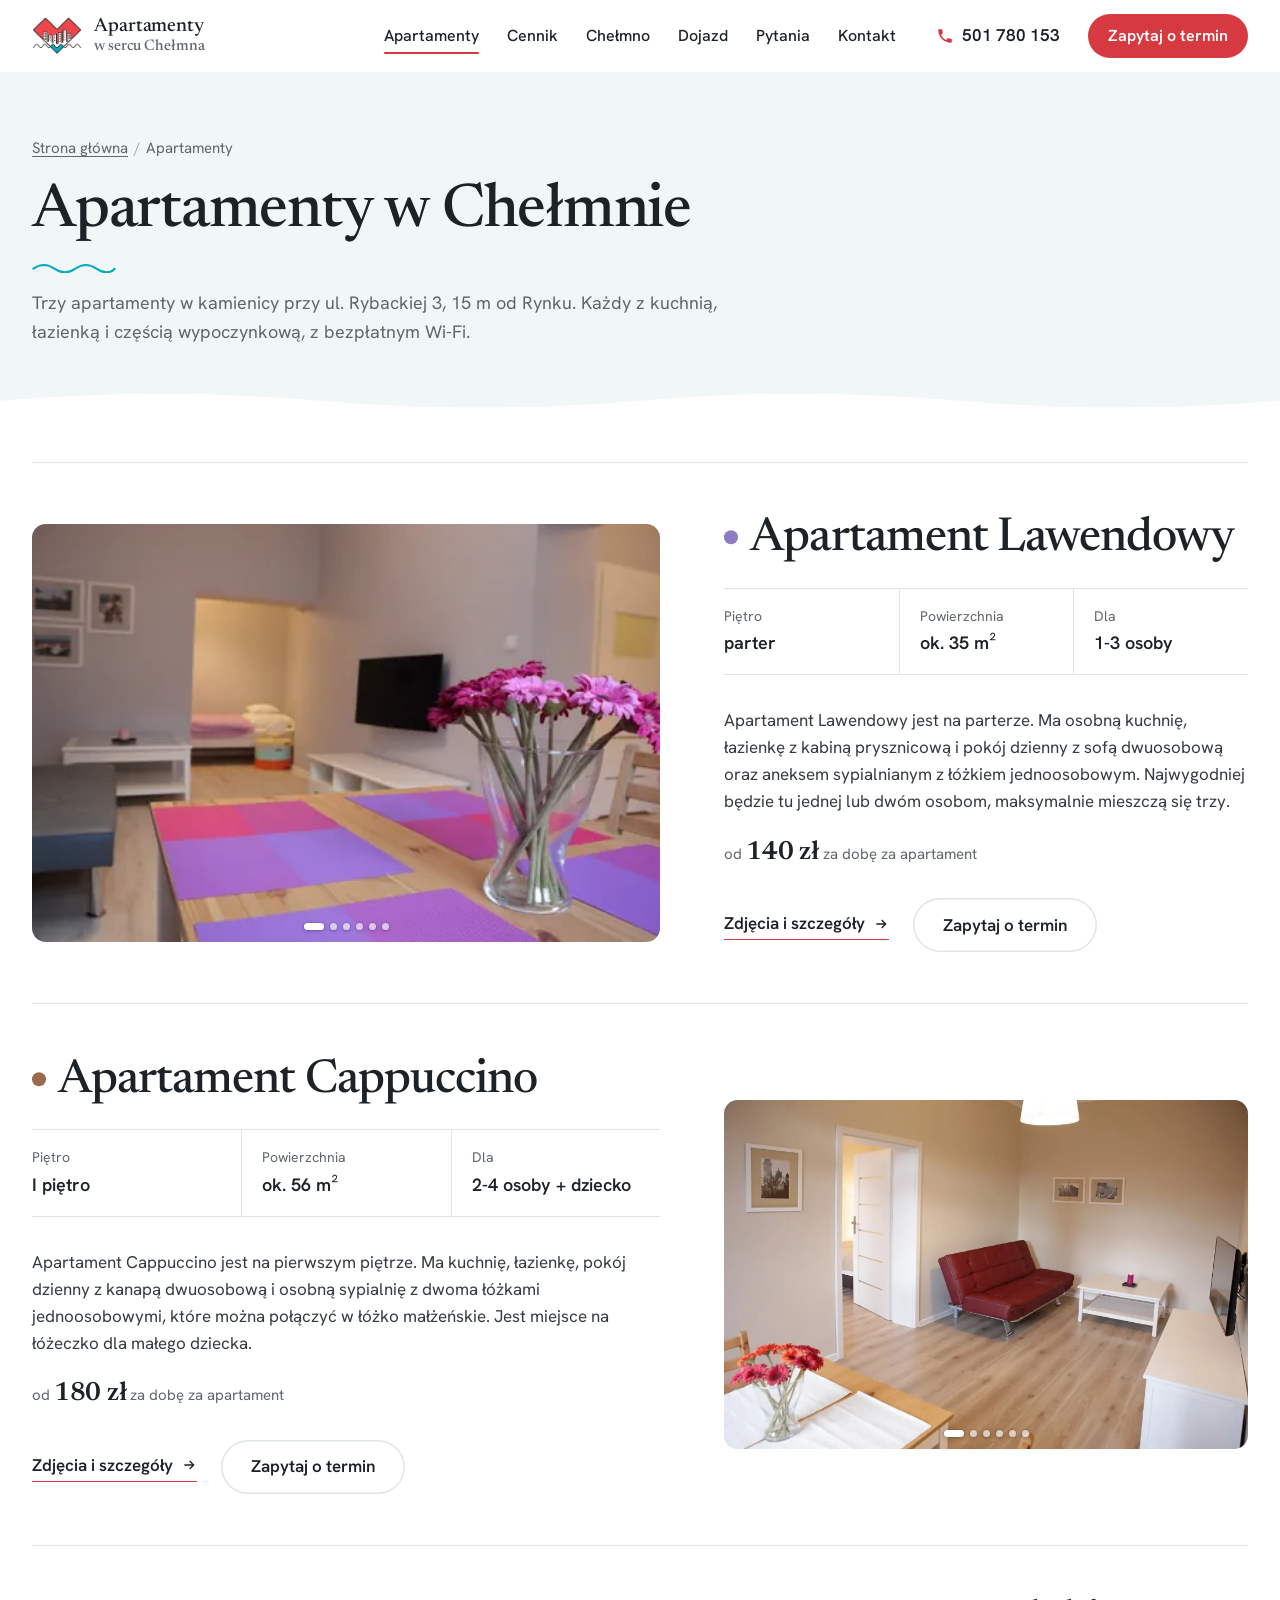
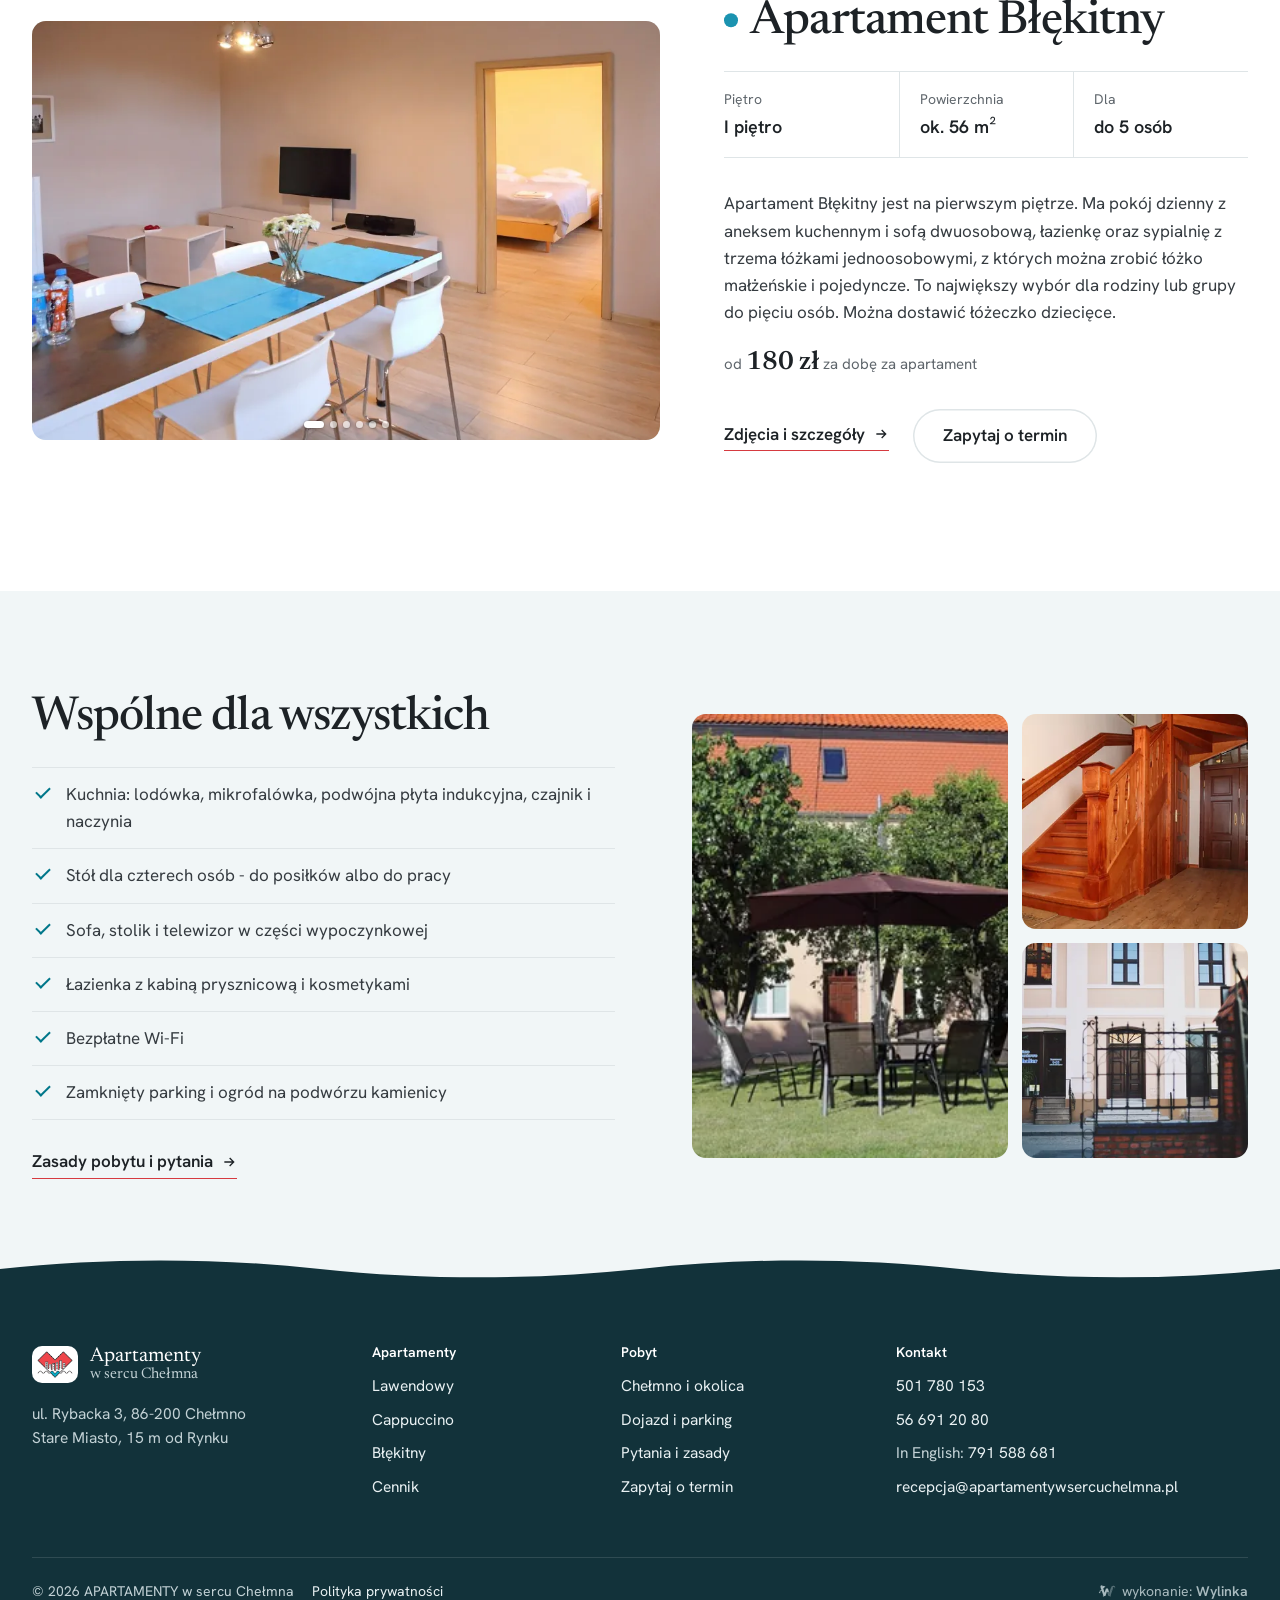
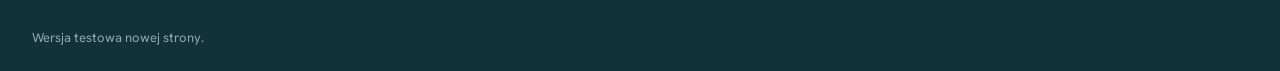
==== commit 35735a7c: "Hero z oknem na gotycki kosciol, karuzele zdjec w kartach i galeriach, fala z logo, pelne tlo naglow" ====
--- a/apartamenty/index.html
+++ b/apartamenty/index.html
@@ -19,7 +19,7 @@
 <link rel="apple-touch-icon" href="../assets/img/apple-touch-icon.png">
 <link rel="preload" href="../assets/fonts/newsreader.woff2" as="font" type="font/woff2" crossorigin>
 <link rel="preload" href="../assets/fonts/hanken.woff2" as="font" type="font/woff2" crossorigin>
-<link rel="stylesheet" href="../assets/css/site.css?v=4">
+<link rel="stylesheet" href="../assets/css/site.css?v=5">
 <script type="application/ld+json">{"@context":"https://schema.org","@graph":[{"@type":"LodgingBusiness","@id":"https://apartamentywsercuchelmna.pl/#obiekt","name":"APARTAMENTY w sercu Chełmna","url":"https://apartamentywsercuchelmna.pl/","telephone":"+48501780153","email":"recepcja@apartamentywsercuchelmna.pl","image":["https://apartamentywsercuchelmna.pl/assets/img/hero-1600.webp","https://apartamentywsercuchelmna.pl/assets/img/kam-fasada-950.webp"],"logo":"https://apartamentywsercuchelmna.pl/assets/img/logo.png","description":"Trzy apartamenty z kuchnią w kamienicy przy ul. Rybackiej 3, 15 m od Rynku w Chełmnie.","address":{"@type":"PostalAddress","streetAddress":"ul. Rybacka 3","postalCode":"86-200","addressLocality":"Chełmno","addressRegion":"kujawsko-pomorskie","addressCountry":"PL"},"geo":{"@type":"GeoCoordinates","latitude":53.3495547,"longitude":18.421228},"checkinTime":"14:30","checkoutTime":"10:30","numberOfRooms":3,"priceRange":"140-240 zł","currenciesAccepted":"PLN","knowsLanguage":["pl","en"],"smokingAllowed":false,"petsAllowed":"Po wcześniejszym uzgodnieniu","amenityFeature":[{"@type":"LocationFeatureSpecification","name":"Bezpłatne Wi-Fi","value":true},{"@type":"LocationFeatureSpecification","name":"Zamknięty parking","value":true},{"@type":"LocationFeatureSpecification","name":"Kuchnia w każdym apartamencie","value":true},{"@type":"LocationFeatureSpecification","name":"Ogród","value":true},{"@type":"LocationFeatureSpecification","name":"Łóżeczko dziecięce na życzenie","value":true}],"containsPlace":[{"@type":"Apartment","name":"Apartament Lawendowy","url":"https://apartamentywsercuchelmna.pl/apartamenty/lawendowy/"},{"@type":"Apartment","name":"Apartament Cappuccino","url":"https://apartamentywsercuchelmna.pl/apartamenty/cappuccino/"},{"@type":"Apartment","name":"Apartament Błękitny","url":"https://apartamentywsercuchelmna.pl/apartamenty/blekitny/"}]},{"@type":"BreadcrumbList","itemListElement":[{"@type":"ListItem","position":1,"name":"Strona główna","item":"https://apartamentywsercuchelmna.pl/"},{"@type":"ListItem","position":2,"name":"Apartamenty","item":"https://apartamentywsercuchelmna.pl/apartamenty/"}]}]}</script>
 </head>
 <body>
@@ -42,7 +42,7 @@
   <p class="lead">Trzy apartamenty w kamienicy przy ul. Rybackiej 3, 15 m od Rynku. Każdy z kuchnią, łazienką i częścią wypoczynkową, z bezpłatnym Wi-Fi.</p>
 </div></section>
 <section style="padding-bottom:clamp(48px,6vw,96px)"><div class="wrap"><article class="wiersz" style="--k:#8e7cc3">
-      <a class="w-foto" href="../apartamenty/lawendowy/"><img src="../assets/img/law-salon-960.webp" srcset="../assets/img/law-salon-480.webp 480w, ../assets/img/law-salon-960.webp 960w" sizes="(max-width:900px) 100vw, 640px" width="960" height="587" alt="Pokój dzienny w apartamencie Lawendowym - stół z lawendowymi podkładkami, telewizor i aneks z łóżkiem" loading="lazy" decoding="async"></a>
+      <div class="w-foto"><div class="kar" data-kar><div class="kar-tor" tabindex="0" role="group" aria-roledescription="karuzela" aria-label="Zdjęcia: apartament Lawendowy - przewiń w bok lub użyj strzałek"><a class="kar-sl" href="../apartamenty/lawendowy/" tabindex="-1" draggable="false"><img src="../assets/img/law-salon-960.webp" srcset="../assets/img/law-salon-480.webp 480w, ../assets/img/law-salon-960.webp 960w" sizes="(max-width:900px) calc(100vw - 32px), 680px" width="960" height="587" alt="Pokój dzienny w apartamencie Lawendowym - stół z lawendowymi podkładkami, telewizor i aneks z łóżkiem" loading="lazy" decoding="async"></a><a class="kar-sl" href="../apartamenty/lawendowy/" tabindex="-1" draggable="false"><img src="../assets/img/law-pokoj-950.webp" srcset="../assets/img/law-pokoj-480.webp 480w, ../assets/img/law-pokoj-950.webp 950w" sizes="(max-width:900px) calc(100vw - 32px), 680px" width="950" height="612" alt="Pokój dzienny z sofą, telewizorem i aneksem sypialnianym" loading="lazy" decoding="async"></a><a class="kar-sl" href="../apartamenty/lawendowy/" tabindex="-1" draggable="false"><img src="../assets/img/law-stol-950.webp" srcset="../assets/img/law-stol-480.webp 480w, ../assets/img/law-stol-950.webp 950w" sizes="(max-width:900px) calc(100vw - 32px), 680px" width="950" height="667" alt="Stół dla czterech osób przy oknie" loading="lazy" decoding="async"></a><a class="kar-sl" href="../apartamenty/lawendowy/" tabindex="-1" draggable="false"><img src="../assets/img/law-lozko-950.webp" srcset="../assets/img/law-lozko-480.webp 480w, ../assets/img/law-lozko-950.webp 950w" sizes="(max-width:900px) calc(100vw - 32px), 680px" width="950" height="590" alt="Łóżko jednoosobowe w aneksie sypialnianym" loading="lazy" decoding="async"></a><a class="kar-sl" href="../apartamenty/lawendowy/" tabindex="-1" draggable="false"><img src="../assets/img/law-kuchnia-950.webp" srcset="../assets/img/law-kuchnia-480.webp 480w, ../assets/img/law-kuchnia-950.webp 950w" sizes="(max-width:900px) calc(100vw - 32px), 680px" width="950" height="660" alt="Kuchnia z płytą indukcyjną i drewnianym blatem" loading="lazy" decoding="async"></a><a class="kar-sl" href="../apartamenty/lawendowy/" tabindex="-1" draggable="false"><img src="../assets/img/law-sofa-950.webp" srcset="../assets/img/law-sofa-480.webp 480w, ../assets/img/law-sofa-950.webp 950w" sizes="(max-width:900px) calc(100vw - 32px), 680px" width="950" height="561" alt="Sofa i stolik w części wypoczynkowej" loading="lazy" decoding="async"></a></div><button type="button" class="kar-p" aria-label="Poprzednie zdjęcie" tabindex="-1"><svg viewBox="0 0 24 24" aria-hidden="true" fill="none" stroke="currentColor" stroke-width="2.2" stroke-linecap="round" stroke-linejoin="round"><path d="M15 5l-7 7 7 7"/></svg></button><button type="button" class="kar-n" aria-label="Następne zdjęcie" tabindex="-1"><svg viewBox="0 0 24 24" aria-hidden="true" fill="none" stroke="currentColor" stroke-width="2.2" stroke-linecap="round" stroke-linejoin="round"><path d="M9 5l7 7-7 7"/></svg></button><span class="kar-kropki" aria-hidden="true"><i></i><i></i><i></i><i></i><i></i><i></i></span></div></div>
       <div>
         <h2><i aria-hidden="true"></i>Apartament Lawendowy</h2>
         <dl class="fakty"><div><dt>Piętro</dt><dd>parter</dd></div><div><dt>Powierzchnia</dt><dd>ok. 35 m²</dd></div><div><dt>Dla</dt><dd>1-3 osoby</dd></div></dl>
@@ -51,7 +51,7 @@
         <div class="w-akcje"><a class="link-str" href="../apartamenty/lawendowy/">Zdjęcia i szczegóły <svg viewBox="0 0 24 24" aria-hidden="true" fill="none" stroke="currentColor" stroke-width="2"><path d="M5 12h14M13 6l6 6-6 6"/></svg></a><a class="btn btn-jasny" href="../kontakt/?apartament=lawendowy#zapytanie">Zapytaj o termin</a></div>
       </div>
     </article><article class="wiersz" style="--k:#9b6a4c">
-      <a class="w-foto" href="../apartamenty/cappuccino/"><img src="../assets/img/cap-salon-950.webp" srcset="../assets/img/cap-salon-480.webp 480w, ../assets/img/cap-salon-950.webp 950w" sizes="(max-width:900px) 100vw, 640px" width="950" height="633" alt="Pokój dzienny w apartamencie Cappuccino - czerwona kanapa, stolik i telewizor" loading="lazy" decoding="async"></a>
+      <div class="w-foto"><div class="kar" data-kar><div class="kar-tor" tabindex="0" role="group" aria-roledescription="karuzela" aria-label="Zdjęcia: apartament Cappuccino - przewiń w bok lub użyj strzałek"><a class="kar-sl" href="../apartamenty/cappuccino/" tabindex="-1" draggable="false"><img src="../assets/img/cap-salon-950.webp" srcset="../assets/img/cap-salon-480.webp 480w, ../assets/img/cap-salon-950.webp 950w" sizes="(max-width:900px) calc(100vw - 32px), 680px" width="950" height="633" alt="Pokój dzienny w apartamencie Cappuccino - czerwona kanapa, stolik i telewizor" loading="lazy" decoding="async"></a><a class="kar-sl" href="../apartamenty/cappuccino/" tabindex="-1" draggable="false"><img src="../assets/img/cap-sypialnia-950.webp" srcset="../assets/img/cap-sypialnia-480.webp 480w, ../assets/img/cap-sypialnia-950.webp 950w" sizes="(max-width:900px) calc(100vw - 32px), 680px" width="950" height="645" alt="Sypialnia z dwoma połączonymi łóżkami i lampkami nocnymi" loading="lazy" decoding="async"></a><a class="kar-sl" href="../apartamenty/cappuccino/" tabindex="-1" draggable="false"><img src="../assets/img/cap-kuchnia-950.webp" srcset="../assets/img/cap-kuchnia-480.webp 480w, ../assets/img/cap-kuchnia-950.webp 950w" sizes="(max-width:900px) calc(100vw - 32px), 680px" width="950" height="633" alt="Jasna kuchnia przy oknie w apartamencie Cappuccino" loading="lazy" decoding="async"></a><a class="kar-sl" href="../apartamenty/cappuccino/" tabindex="-1" draggable="false"><img src="../assets/img/cap-sofa-950.webp" srcset="../assets/img/cap-sofa-480.webp 480w, ../assets/img/cap-sofa-950.webp 950w" sizes="(max-width:900px) calc(100vw - 32px), 680px" width="950" height="542" alt="Kanapa i stolik w pokoju dziennym" loading="lazy" decoding="async"></a><a class="kar-sl" href="../apartamenty/cappuccino/" tabindex="-1" draggable="false"><img src="../assets/img/cap-stol-950.webp" srcset="../assets/img/cap-stol-480.webp 480w, ../assets/img/cap-stol-950.webp 950w" sizes="(max-width:900px) calc(100vw - 32px), 680px" width="950" height="633" alt="Stół przy oknie i przejście do sypialni" loading="lazy" decoding="async"></a><a class="kar-sl" href="../apartamenty/cappuccino/" tabindex="-1" draggable="false"><img src="../assets/img/cap-okno-950.webp" srcset="../assets/img/cap-okno-480.webp 480w, ../assets/img/cap-okno-950.webp 950w" sizes="(max-width:900px) calc(100vw - 32px), 680px" width="950" height="633" alt="Stół z krzesłami przy oknie z widokiem na wieżę kościoła" loading="lazy" decoding="async"></a></div><button type="button" class="kar-p" aria-label="Poprzednie zdjęcie" tabindex="-1"><svg viewBox="0 0 24 24" aria-hidden="true" fill="none" stroke="currentColor" stroke-width="2.2" stroke-linecap="round" stroke-linejoin="round"><path d="M15 5l-7 7 7 7"/></svg></button><button type="button" class="kar-n" aria-label="Następne zdjęcie" tabindex="-1"><svg viewBox="0 0 24 24" aria-hidden="true" fill="none" stroke="currentColor" stroke-width="2.2" stroke-linecap="round" stroke-linejoin="round"><path d="M9 5l7 7-7 7"/></svg></button><span class="kar-kropki" aria-hidden="true"><i></i><i></i><i></i><i></i><i></i><i></i></span></div></div>
       <div>
         <h2><i aria-hidden="true"></i>Apartament Cappuccino</h2>
         <dl class="fakty"><div><dt>Piętro</dt><dd>I piętro</dd></div><div><dt>Powierzchnia</dt><dd>ok. 56 m²</dd></div><div><dt>Dla</dt><dd>2-4 osoby + dziecko</dd></div></dl>
@@ -60,7 +60,7 @@
         <div class="w-akcje"><a class="link-str" href="../apartamenty/cappuccino/">Zdjęcia i szczegóły <svg viewBox="0 0 24 24" aria-hidden="true" fill="none" stroke="currentColor" stroke-width="2"><path d="M5 12h14M13 6l6 6-6 6"/></svg></a><a class="btn btn-jasny" href="../kontakt/?apartament=cappuccino#zapytanie">Zapytaj o termin</a></div>
       </div>
     </article><article class="wiersz" style="--k:#1b93b0">
-      <a class="w-foto" href="../apartamenty/blekitny/"><img src="../assets/img/ble-salon-950.webp" srcset="../assets/img/ble-salon-480.webp 480w, ../assets/img/ble-salon-950.webp 950w" sizes="(max-width:900px) 100vw, 640px" width="950" height="704" alt="Pokój dzienny w apartamencie Błękitnym - stół z niebieskimi bieżnikami i widok na sypialnię" loading="lazy" decoding="async"></a>
+      <div class="w-foto"><div class="kar" data-kar><div class="kar-tor" tabindex="0" role="group" aria-roledescription="karuzela" aria-label="Zdjęcia: apartament Błękitny - przewiń w bok lub użyj strzałek"><a class="kar-sl" href="../apartamenty/blekitny/" tabindex="-1" draggable="false"><img src="../assets/img/ble-salon-950.webp" srcset="../assets/img/ble-salon-480.webp 480w, ../assets/img/ble-salon-950.webp 950w" sizes="(max-width:900px) calc(100vw - 32px), 680px" width="950" height="704" alt="Pokój dzienny w apartamencie Błękitnym - stół z niebieskimi bieżnikami i widok na sypialnię" loading="lazy" decoding="async"></a><a class="kar-sl" href="../apartamenty/blekitny/" tabindex="-1" draggable="false"><img src="../assets/img/ble-sypialnia-950.webp" srcset="../assets/img/ble-sypialnia-480.webp 480w, ../assets/img/ble-sypialnia-950.webp 950w" sizes="(max-width:900px) calc(100vw - 32px), 680px" width="950" height="584" alt="Sypialnia z łóżkami i lampkami nocnymi" loading="lazy" decoding="async"></a><a class="kar-sl" href="../apartamenty/blekitny/" tabindex="-1" draggable="false"><img src="../assets/img/ble-sofa-950.webp" srcset="../assets/img/ble-sofa-480.webp 480w, ../assets/img/ble-sofa-950.webp 950w" sizes="(max-width:900px) calc(100vw - 32px), 680px" width="950" height="622" alt="Wysoki stół z krzesłami i sofa w pokoju dziennym" loading="lazy" decoding="async"></a><a class="kar-sl" href="../apartamenty/blekitny/" tabindex="-1" draggable="false"><img src="../assets/img/ble-kuchnia-950.webp" srcset="../assets/img/ble-kuchnia-480.webp 480w, ../assets/img/ble-kuchnia-950.webp 950w" sizes="(max-width:900px) calc(100vw - 32px), 680px" width="950" height="633" alt="Aneks kuchenny z barem i widok na sypialnię" loading="lazy" decoding="async"></a><a class="kar-sl" href="../apartamenty/blekitny/" tabindex="-1" draggable="false"><img src="../assets/img/ble-stol-950.webp" srcset="../assets/img/ble-stol-480.webp 480w, ../assets/img/ble-stol-950.webp 950w" sizes="(max-width:900px) calc(100vw - 32px), 680px" width="950" height="653" alt="Stół z niebieskimi bieżnikami i sofa" loading="lazy" decoding="async"></a><a class="kar-sl" href="../apartamenty/blekitny/" tabindex="-1" draggable="false"><img src="../assets/img/ble-okno-950.webp" srcset="../assets/img/ble-okno-480.webp 480w, ../assets/img/ble-okno-950.webp 950w" sizes="(max-width:900px) calc(100vw - 32px), 680px" width="950" height="633" alt="Pokój dzienny z dużym oknem" loading="lazy" decoding="async"></a></div><button type="button" class="kar-p" aria-label="Poprzednie zdjęcie" tabindex="-1"><svg viewBox="0 0 24 24" aria-hidden="true" fill="none" stroke="currentColor" stroke-width="2.2" stroke-linecap="round" stroke-linejoin="round"><path d="M15 5l-7 7 7 7"/></svg></button><button type="button" class="kar-n" aria-label="Następne zdjęcie" tabindex="-1"><svg viewBox="0 0 24 24" aria-hidden="true" fill="none" stroke="currentColor" stroke-width="2.2" stroke-linecap="round" stroke-linejoin="round"><path d="M9 5l7 7-7 7"/></svg></button><span class="kar-kropki" aria-hidden="true"><i></i><i></i><i></i><i></i><i></i><i></i></span></div></div>
       <div>
         <h2><i aria-hidden="true"></i>Apartament Błękitny</h2>
         <dl class="fakty"><div><dt>Piętro</dt><dd>I piętro</dd></div><div><dt>Powierzchnia</dt><dd>ok. 56 m²</dd></div><div><dt>Dla</dt><dd>do 5 osób</dd></div></dl>
@@ -118,6 +118,6 @@
   <figure><img alt=""><figcaption></figcaption></figure>
   <button type="button" class="lb-n" aria-label="Następne zdjęcie"><svg viewBox="0 0 24 24"><path d="M9 5l7 7-7 7"/></svg></button>
 </div>
-<script src="../assets/js/site.js?v=4" defer></script>
+<script src="../assets/js/site.js?v=5" defer></script>
 </body>
 </html>
--- a/assets/css/site.css
+++ b/assets/css/site.css
@@ -19,6 +19,7 @@
   --stopka:#12323a;
   --cegla:#8a3a2c;
   --hh:72px;
+  --falka:url("data:image/svg+xml,%3Csvg xmlns='http://www.w3.org/2000/svg' viewBox='0 0 120 14'%3E%3Cpath d='M2 8 C 12 1, 22 1, 32 8 S 52 15, 62 8 S 82 1, 92 8 S 112 15, 118 8' fill='none' stroke='black' stroke-width='3' stroke-linecap='round'/%3E%3C/svg%3E") 0 0/100% 100% no-repeat;
   --r:14px;
   --serif:"Newsreader","Newsreader fb",Georgia,serif;
   --sans:"Hanken Grotesk","Hanken fb",Arial,sans-serif;
@@ -58,7 +59,7 @@
 .link-str:hover svg{transform:translateX(3px)}
 
 /* nagłówek */
-.top{position:sticky;top:0;z-index:50;height:var(--hh);background:rgba(255,255,255,.97);border-bottom:1px solid transparent;transition:border-color .2s ease,box-shadow .2s ease}
+.top{position:sticky;top:0;z-index:50;height:var(--hh);background:#fff;border-bottom:1px solid transparent;transition:border-color .2s ease,box-shadow .2s ease}
 .top.cien{border-bottom-color:var(--linia);box-shadow:0 6px 20px -16px rgba(20,40,50,.35)}
 .top-in{height:100%;display:flex;align-items:center;gap:28px}
 .marka{display:flex;align-items:center;gap:12px;text-decoration:none;color:var(--ink);flex:none}
@@ -81,19 +82,21 @@
 .burger[aria-expanded="true"] i:nth-child(3){transform:translateY(-7px) rotate(-45deg)}
 
 /* hero strony głównej */
-.hero{position:relative;height:calc(100svh - var(--hh));min-height:540px;display:flex;align-items:center;overflow:hidden;background:#cfc6bb}
+.hero{position:relative;height:calc(100svh - var(--hh));min-height:540px;display:flex;align-items:center;overflow:hidden;background:#e9e2d8}
 .hero-foto{position:absolute;inset:0;margin:0}
-.hero-foto img{width:100%;height:100%;object-fit:cover;object-position:62% 55%}
-.hero-foto::after{content:"";position:absolute;inset:0;background:linear-gradient(90deg,rgba(12,20,24,.78) 0%,rgba(12,20,24,.62) 28%,rgba(12,20,24,.25) 52%,rgba(12,20,24,0) 70%),linear-gradient(0deg,rgba(12,20,24,.25),rgba(12,20,24,0) 40%)}
-.hero-in{position:relative;z-index:1;width:min(1240px,calc(100% - 64px));margin-inline:auto;color:#fff}
+.hero-foto img{width:100%;height:100%;object-fit:cover;object-position:60% 22%}
+.hero-foto::after{content:"";position:absolute;inset:0;background:linear-gradient(90deg,rgba(255,255,255,.9) 0%,rgba(255,255,255,.8) calc(50% - 300px),rgba(255,255,255,.35) calc(50% + 40px),rgba(255,255,255,0) calc(50% + 200px))}
+.hero-in{position:relative;z-index:1;width:min(1240px,calc(100% - 64px));margin-inline:auto;color:var(--ink)}
 .hero-tekst{max-width:600px}
-.hero-adres{display:flex;align-items:center;gap:8px;font-weight:500;font-size:16px;margin:0 0 18px;color:rgba(255,255,255,.92)}
-.hero-adres svg{width:17px;height:17px;flex:none}
-.hero h1{color:#fff;font-size:clamp(50px,5.4vw,96px);letter-spacing:-.025em;font-weight:500;line-height:1.02;margin:0 0 22px;text-shadow:0 1px 24px rgba(0,0,0,.18)}
-.hero .lead{font-size:clamp(18px,1.35vw,21px);line-height:1.5;color:rgba(255,255,255,.94);margin:0 0 32px;max-width:520px}
-.hero .btn{min-height:58px;padding:0 34px;font-size:18px}
-.oceny{margin:22px 0 0;font-size:15px;color:rgba(255,255,255,.88);display:flex;flex-wrap:wrap;gap:4px 18px}
-.oceny b{color:#fff;font-weight:600}
+.hero-adres{display:flex;align-items:center;gap:8px;font-weight:600;font-size:16px;margin:0 0 18px;color:var(--tekst)}
+.hero-adres svg{width:17px;height:17px;flex:none;color:var(--czer)}
+.hero h1{color:var(--ink);font-size:clamp(50px,5.2vw,92px);letter-spacing:-.025em;font-weight:500;line-height:1.02;margin:0 0 18px}
+.falka{display:block;width:clamp(84px,7vw,120px);height:auto;margin:0 0 24px;overflow:visible}
+.falka path{fill:none;stroke:var(--morze);stroke-width:3;stroke-linecap:round}
+.hero .lead{font-size:clamp(18px,1.35vw,21px);line-height:1.5;color:var(--tekst);margin:0 0 32px;max-width:520px}
+.hero .btn{min-height:58px;padding:0 34px;font-size:18px;box-shadow:0 14px 30px -16px rgba(214,58,64,.8)}
+.oceny{margin:22px 0 0;font-size:15px;color:var(--szary);display:flex;flex-wrap:wrap;gap:4px 18px}
+.oceny b{color:var(--ink);font-weight:700}
 
 /* sekcje */
 .sek{padding:clamp(64px,8vw,120px) 0}
@@ -105,12 +108,15 @@
 
 /* karty apartamentów */
 .apts{display:grid;grid-template-columns:repeat(3,minmax(0,1fr));gap:28px}
-.apt{display:flex;flex-direction:column;min-width:0;text-decoration:none;color:inherit;background:#fff;border-radius:var(--r);overflow:hidden;box-shadow:0 1px 0 var(--linia),0 0 0 1px var(--linia);transition:box-shadow .25s ease,transform .25s ease}
-.apt:hover{box-shadow:0 0 0 1px var(--linia),0 18px 40px -22px rgba(20,40,50,.4);transform:translateY(-3px);color:inherit}
-.apt-foto{aspect-ratio:4/3;overflow:hidden;background:var(--tlo3)}
-.apt-foto img{width:100%;height:100%;object-fit:cover;transition:transform .6s cubic-bezier(.2,.7,.3,1)}
-.apt:hover .apt-foto img{transform:scale(1.035)}
-.apt-in{background:color-mix(in srgb,var(--k) 7%,#fff);padding:24px 26px 26px;display:flex;flex-direction:column;flex:1}
+.apt{display:flex;flex-direction:column;min-width:0;color:inherit;background:#fff;border-radius:var(--r);overflow:hidden;box-shadow:0 0 0 1px var(--linia),0 2px 6px -4px rgba(20,40,50,.12);transition:box-shadow .25s ease,transform .25s ease}
+.apt:hover{box-shadow:0 0 0 1px var(--linia),0 22px 44px -24px rgba(20,40,50,.38);transform:translateY(-3px)}
+.apt-foto{aspect-ratio:4/3;overflow:hidden;background:var(--tlo3);position:relative}
+.apt-in{position:relative;background:color-mix(in srgb,var(--k) 7%,#fff);padding:24px 26px 26px;display:flex;flex-direction:column;flex:1;border-top:3px solid var(--k)}
+.apt-link{color:inherit;text-decoration:none}
+.apt-link::after{content:"";position:absolute;inset:0;z-index:1}
+.apt-link:focus-visible{outline:0}
+.apt-link:focus-visible::after{outline:2px solid var(--morze-c);outline-offset:-3px}
+.apt:hover .apt-link{color:var(--czer-h)}
 .apt h3{font-size:clamp(26px,2.2vw,32px);margin:0 0 6px;display:flex;align-items:center;gap:10px}
 .apt h3 i{width:12px;height:12px;border-radius:50%;background:var(--k);flex:none}
 .apt-meta{font-size:15px;color:var(--szary);margin:0 0 12px}
@@ -121,6 +127,35 @@
 .apt-dol span{font-weight:600;color:var(--ink);display:inline-flex;align-items:center;gap:6px;font-size:15px}
 .apt-dol svg{width:16px;height:16px;transition:transform .2s ease}
 .apt:hover .apt-dol svg{transform:translateX(3px)}
+
+/* karuzela zdjęć */
+.kar{position:relative;height:100%}
+.kar-tor{display:flex;height:100%;overflow-x:auto;overflow-y:hidden;scroll-snap-type:x mandatory;scrollbar-width:none;overscroll-behavior-x:contain;position:relative;outline-offset:-3px}
+.kar-tor::-webkit-scrollbar{display:none}
+.kar-sl{flex:0 0 100%;min-width:0;scroll-snap-align:start;scroll-snap-stop:always;display:block;position:relative;overflow:hidden;background:var(--tlo3);-webkit-tap-highlight-color:transparent}
+.kar-sl img{width:100%;height:100%;object-fit:cover;-webkit-user-drag:none;user-select:none;-webkit-user-select:none}
+.kar.ciag .kar-tor{scroll-snap-type:none;cursor:grabbing}
+.kar.ciag .kar-sl{pointer-events:none}
+.kar-p,.kar-n{position:absolute;top:50%;z-index:2;width:42px;height:42px;margin-top:-21px;border:0;border-radius:50%;background:rgba(255,255,255,.95);color:var(--ink);display:none;align-items:center;justify-content:center;cursor:pointer;box-shadow:0 6px 18px -8px rgba(0,0,0,.45);opacity:0;transition:opacity .2s ease,transform .15s ease,background-color .2s ease}
+.kar-p{left:12px}.kar-n{right:12px}
+.kar-p svg,.kar-n svg{width:20px;height:20px}
+.kar-p:hover,.kar-n:hover{background:#fff;transform:scale(1.06)}
+.kar-p:active,.kar-n:active{transform:scale(.96)}
+.kar-p:disabled,.kar-n:disabled{opacity:0!important;pointer-events:none}
+@media (hover:hover) and (pointer:fine){
+  .kar-on>.kar-p,.kar-on>.kar-n{display:flex}
+  .kar-on:hover>.kar-p,.kar-on:hover>.kar-n,.kar-on:focus-within>.kar-p,.kar-on:focus-within>.kar-n{opacity:1}
+}
+.kar-kropki{position:absolute;left:0;right:0;bottom:12px;z-index:2;display:none;justify-content:center;gap:6px;pointer-events:none}
+.kar-on>.kar-kropki{display:flex}
+.kar-kropki i{display:block;width:7px;height:7px;border-radius:4px;background:rgba(255,255,255,.62);box-shadow:0 0 0 1px rgba(0,0,0,.06),0 1px 4px rgba(0,0,0,.25);transition:width .25s ease,background-color .25s ease}
+.kar-kropki i.on{width:20px;background:#fff}
+.kar-licz{position:absolute;right:12px;bottom:12px;z-index:2;display:none;background:rgba(18,32,36,.66);color:#fff;font:600 13px/1 var(--sans);padding:8px 11px;border-radius:999px;pointer-events:none;letter-spacing:.02em}
+.kar-licz b{color:#fff;font-weight:700}
+.kar-on>.kar-licz{display:block}
+.kar-gal,.kar-gal>.kar-tor{height:auto}
+.kar-gal>.kar-tor{overflow:visible;scroll-snap-type:none}
+.kar-gal .kar-sl{flex:none;scroll-snap-align:none}
 
 /* dwie kolumny */
 .dwie{display:grid;grid-template-columns:minmax(0,1.05fr) minmax(0,1fr);gap:clamp(36px,6vw,88px);align-items:center}
@@ -139,6 +174,7 @@
 
 /* kamienica */
 .kam{display:grid;grid-template-columns:repeat(4,minmax(0,1fr));grid-auto-rows:clamp(150px,15vw,230px);gap:14px}
+.kam .ukryte,.gal-a .ukryte{display:none}
 .kam button{all:unset;cursor:zoom-in;border-radius:var(--r);overflow:hidden;background:var(--tlo3);position:relative}
 .kam button:focus-visible{outline:2px solid var(--morze-c);outline-offset:3px}
 .kam img{width:100%;height:100%;object-fit:cover;transition:transform .6s cubic-bezier(.2,.7,.3,1)}
@@ -161,13 +197,15 @@
 /* Chełmno - sekcja w kolorze gotyckiej cegły */
 .sek-cegla{background:var(--cegla);color:#f3e3dd}
 .sek-cegla h2{color:#fff}
+.sek-cegla h2::after,.zapr h2::after{content:"";display:block;width:84px;height:10px;margin-top:18px;background:#f0a596;-webkit-mask:var(--falka);mask:var(--falka)}
+.zapr h2::after{background:var(--morze)}
 .sek-cegla .tekst>p{color:#f3e3dd}
 .sek-cegla .link-str{color:#fff;border-color:#f0a596}
 .sek-cegla .link-str:hover{color:#ffd9d0}
 .sek-cegla .miejsca li{border-color:rgba(255,255,255,.2)!important;color:#fff}
 .sek-cegla .miejsca span{color:#f0cfc6}
 .pietnascie{margin:0;display:flex;align-items:baseline;gap:18px;flex-wrap:wrap}
-.pietnascie b{font-family:var(--serif);font-weight:500;font-size:clamp(84px,9vw,148px);line-height:.85;color:var(--logo-czer);letter-spacing:-.04em}
+.pietnascie b{white-space:nowrap;font-family:var(--serif);font-weight:500;font-size:clamp(84px,9vw,148px);line-height:.85;color:var(--logo-czer);letter-spacing:-.04em}
 .pietnascie span{font-size:18px;color:var(--szary);max-width:280px;line-height:1.45}
 .fala{display:block;width:100%;height:clamp(16px,2.2vw,34px);margin-bottom:-1px}
 .fala path{fill:currentColor}
@@ -190,6 +228,12 @@
 
 /* nagłówek podstrony */
 .pg{padding:clamp(40px,5vw,72px) 0 clamp(28px,3vw,44px)}
+.pg:not(.pg-apt){position:relative;background:var(--tlo2);padding-bottom:clamp(52px,5vw,76px);margin-bottom:clamp(36px,4vw,56px)}
+.pg:not(.pg-apt)::after{content:"";position:absolute;left:0;right:0;bottom:-1px;height:clamp(14px,1.8vw,26px);background:#fff;-webkit-mask:url("data:image/svg+xml,%3Csvg xmlns='http://www.w3.org/2000/svg' viewBox='0 0 1440 40' preserveAspectRatio='none'%3E%3Cpath d='M0 22 C 120 6, 240 6, 360 22 S 600 38, 720 22 S 960 6, 1080 22 S 1320 38, 1440 22 V40 H0Z'/%3E%3C/svg%3E") 0 0/100% 100% no-repeat;mask:url("data:image/svg+xml,%3Csvg xmlns='http://www.w3.org/2000/svg' viewBox='0 0 1440 40' preserveAspectRatio='none'%3E%3Cpath d='M0 22 C 120 6, 240 6, 360 22 S 600 38, 720 22 S 960 6, 1080 22 S 1320 38, 1440 22 V40 H0Z'/%3E%3C/svg%3E") 0 0/100% 100% no-repeat}
+.pg:has(+ .pas){margin-bottom:0}
+.pg:has(+ .pas)::after{display:none}
+.pg h1::after{content:"";display:block;width:84px;height:10px;margin-top:16px;background:var(--morze);-webkit-mask:url("data:image/svg+xml,%3Csvg xmlns='http://www.w3.org/2000/svg' viewBox='0 0 120 14'%3E%3Cpath d='M2 8 C 12 1, 22 1, 32 8 S 52 15, 62 8 S 82 1, 92 8 S 112 15, 118 8' fill='none' stroke='black' stroke-width='3' stroke-linecap='round'/%3E%3C/svg%3E") 0 0/100% 100% no-repeat;mask:url("data:image/svg+xml,%3Csvg xmlns='http://www.w3.org/2000/svg' viewBox='0 0 120 14'%3E%3Cpath d='M2 8 C 12 1, 22 1, 32 8 S 52 15, 62 8 S 82 1, 92 8 S 112 15, 118 8' fill='none' stroke='black' stroke-width='3' stroke-linecap='round'/%3E%3C/svg%3E") 0 0/100% 100% no-repeat}
+.pg-apt h1::after{background:var(--k)}
 .okr{font-size:15px;color:var(--szary);margin:0 0 18px}
 .okr a{color:var(--szary)}
 .okr span{margin:0 6px;color:#a3aaaf}
@@ -229,16 +273,14 @@
 /* lista apartamentów */
 .wiersz{display:grid;grid-template-columns:minmax(0,1.2fr) minmax(0,1fr);gap:clamp(32px,5vw,72px);align-items:center;padding:clamp(36px,4vw,56px) 0;border-top:1px solid var(--linia)}
 .wiersz:nth-child(even) .w-foto{order:2}
-.w-foto{display:block;border-radius:var(--r);overflow:hidden;aspect-ratio:3/2;background:var(--tlo3)}
-.w-foto img{width:100%;height:100%;object-fit:cover;transition:transform .6s cubic-bezier(.2,.7,.3,1)}
-.w-foto:hover img{transform:scale(1.03)}
-.wiersz h2{display:flex;align-items:center;gap:12px}
-.wiersz h2 i{width:14px;height:14px;border-radius:50%;background:var(--k)}
+.w-foto{display:block;border-radius:var(--r);overflow:hidden;aspect-ratio:3/2;background:var(--tlo3);position:relative;min-width:0}
+.wiersz h2{display:flex;align-items:baseline;gap:12px}
+.wiersz h2 i{flex:none;width:14px;height:14px;border-radius:50%;background:var(--k);transform:translateY(-.12em)}
 .w-akcje{display:flex;flex-wrap:wrap;align-items:center;gap:14px 24px;margin-top:24px}
 
 /* cennik */
 .cennik{display:grid;grid-template-columns:repeat(3,minmax(0,1fr));gap:24px}
-.cen{background:#fff;border:1px solid var(--linia);border-radius:var(--r);padding:26px 26px 22px;display:flex;flex-direction:column}
+.cen{background:#fff;border:1px solid var(--linia);border-top:3px solid var(--k);border-radius:var(--r);padding:26px 26px 22px;display:flex;flex-direction:column}
 .cen h2{font-size:28px;display:flex;align-items:center;gap:10px;margin-bottom:4px}
 .cen h2 i{width:12px;height:12px;border-radius:50%;background:var(--k)}
 .cen>p{font-size:15px;color:var(--szary);margin-bottom:12px}
@@ -427,19 +469,19 @@
   .marka span{font-size:17px}
   .marka em{font-size:14px}
 
-  .hero{flex-direction:column;align-items:stretch;height:calc(100svh - var(--hh));min-height:520px;background:#fff}
-  .hero-foto{position:relative;inset:auto;flex:1 1 0;min-height:min(56vw,26svh);align-self:stretch;width:100%}
-  .hero-foto img{position:absolute;inset:0;object-position:58% 60%}
-  .hero-foto::after{background:linear-gradient(180deg,rgba(255,255,255,0) 70%,rgba(255,255,255,.9) 100%)}
-  .hero-in{flex:0 0 auto;color:var(--ink);padding:6px 0 max(22px,3svh)}
+  .hero{align-items:flex-end;height:calc(100svh - var(--hh));min-height:520px;background:#fff}
+  .hero-foto{bottom:22%}
+  .hero-foto img{object-position:74% 0%}
+  .hero-foto::after{background:linear-gradient(0deg,#fff 0%,rgba(255,255,255,.82) 26%,rgba(255,255,255,.35) 42%,rgba(255,255,255,0) 56%)}
+  .hero-in{padding:0 0 max(24px,3.4svh)}
   .hero-tekst{max-width:none}
   .hero-adres{color:var(--szary);font-size:15px;margin-bottom:min(10px,1.4svh)}
   .hero-adres svg{color:var(--czer)}
-  .hero h1{color:var(--ink);font-size:clamp(32px,min(9.4vw,5.2svh),44px);line-height:1.05;margin-bottom:min(12px,1.6svh);text-shadow:none}
-  .hero .lead{color:var(--tekst);font-size:clamp(15.5px,min(4.3vw,2.2svh),18px);line-height:1.5;margin-bottom:min(20px,2.6svh)}
+  .hero h1{font-size:clamp(34px,min(10vw,5.4svh),46px);line-height:1.04;margin-bottom:min(10px,1.4svh)}
+  .falka{width:78px;margin-bottom:min(14px,1.8svh)}
+  .hero .lead{font-size:clamp(15.5px,min(4.3vw,2.2svh),18px);line-height:1.5;margin-bottom:min(20px,2.6svh)}
   .hero .btn{width:100%;min-height:54px;font-size:17px}
-  .oceny{color:var(--szary);margin-top:min(12px,1.6svh);font-size:14px;justify-content:center}
-  .oceny b{color:var(--ink)}
+  .oceny{margin-top:min(12px,1.6svh);font-size:14px;justify-content:center}
 
   .sek{padding:60px 0}
   .sek-glowa-r{display:block}
@@ -452,9 +494,11 @@
   .wiersz{padding:32px 0}
   .mozaika{aspect-ratio:auto;grid-template-rows:200px 150px;grid-template-columns:minmax(0,1fr) minmax(0,1fr)}
   .mozaika figure:first-child{grid-row:auto;grid-column:1/-1}
-  .kam{grid-template-columns:repeat(2,minmax(0,1fr));grid-template-rows:220px;grid-auto-rows:150px;gap:10px}
-  .kam .k-d{grid-column:1/-1;grid-row:span 1}
-  .kam .k-p{grid-row:span 2}
+  .kar-gal{margin-inline:-16px}
+  .kar-gal>.kar-tor.kam,.kar-gal>.kar-tor.gal-a{display:flex;gap:0;overflow-x:auto;scroll-snap-type:x mandatory;aspect-ratio:4/3;height:auto;margin:0;border-radius:0}
+  .kar-gal .kar-tor>.kar-sl{display:block;flex:0 0 100%;scroll-snap-align:start;scroll-snap-stop:always;border-radius:0;position:relative;overflow:hidden;cursor:zoom-in}
+  .kar-gal .kar-tor>.ukryte{display:block}
+  .kar-gal .kar-sl img{position:absolute;inset:0}
   .kam-tekst{gap:20px}
   .pietnascie{flex-wrap:nowrap;gap:14px;align-items:center}
   .pietnascie b{font-size:76px}
@@ -465,11 +509,7 @@
   .zapr::after{background:linear-gradient(180deg,rgba(12,24,20,.72),rgba(12,24,20,.6))}
   .zapr p{font-size:17px}
   .zapr .btn{width:100%}
-  .gal-a{grid-template-columns:repeat(2,minmax(0,1fr));grid-template-rows:240px 130px;gap:8px;margin-inline:-16px;border-radius:0}
-  .gal-a button{border-radius:0}
-  .gal-a button:first-child{grid-row:auto;grid-column:1/-1}
-  .gal-a button:nth-child(n+4){display:none}
-  .wiecej{right:10px;bottom:10px;font-size:14px;padding:10px 14px}
+  .wiecej{display:none}
   .fakty{grid-template-columns:repeat(3,minmax(0,1fr))}
   .fakty div+div{padding-left:12px}
   .fakty dd{font-size:16px}
@@ -478,10 +518,12 @@
   .pola,.pola-3{grid-template-columns:minmax(0,1fr) minmax(0,1fr)}
   .pola .pole-p{grid-column:1/-1}
   .wybor{grid-template-columns:repeat(2,minmax(0,1fr))}
+  .pola:has(#imie){grid-template-columns:minmax(0,1fr)}
+  .kontakty a{font-size:17px}
   .kal li{grid-template-columns:minmax(0,1fr);gap:2px}
   .foto-d{grid-template-columns:minmax(0,1fr) minmax(0,1fr);gap:10px}
   .st-gora{grid-template-columns:minmax(0,1fr) minmax(0,1fr);gap:32px 20px;padding:48px 0 36px}
-  .st-gora>div:first-child{grid-column:1/-1}
+  .st-gora>div:first-child,.st-gora>div:last-child{grid-column:1/-1}
   .st-dol{flex-direction:column}
   .lb{padding:56px 0}
   .lb img{max-height:calc(100svh - 160px);border-radius:0}
@@ -496,7 +538,8 @@
   .mob-tel{background:var(--tlo2);color:var(--ink)}
   .mob-tel svg{width:18px;height:18px;color:var(--czer)}
   .mob-cta{background:var(--czer);color:#fff;flex:1.5!important}
-  body.ma-mob .stopka{padding-bottom:76px}
+  body.ma-mob .stopka{padding-bottom:84px}
+  html{scroll-padding-bottom:84px}
 }
 @media (max-width:380px){
   .marka span{font-size:16px}
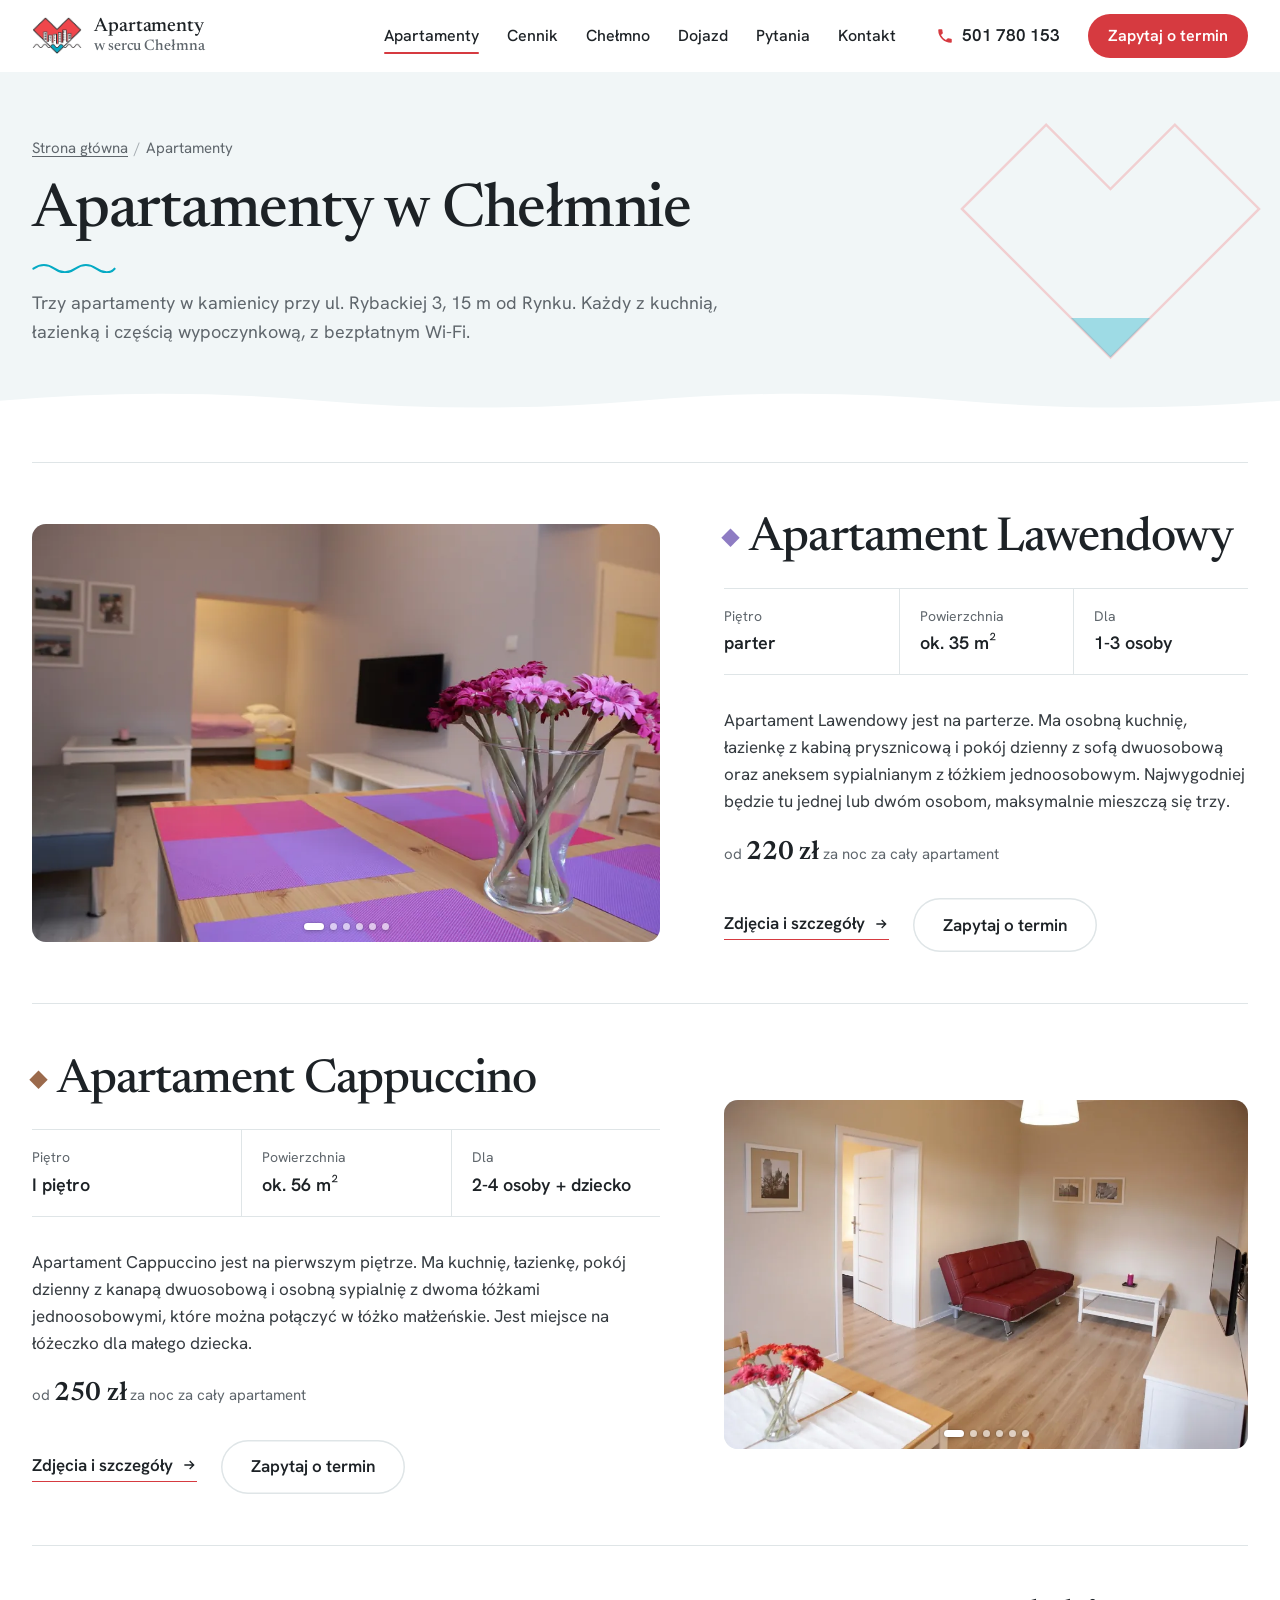
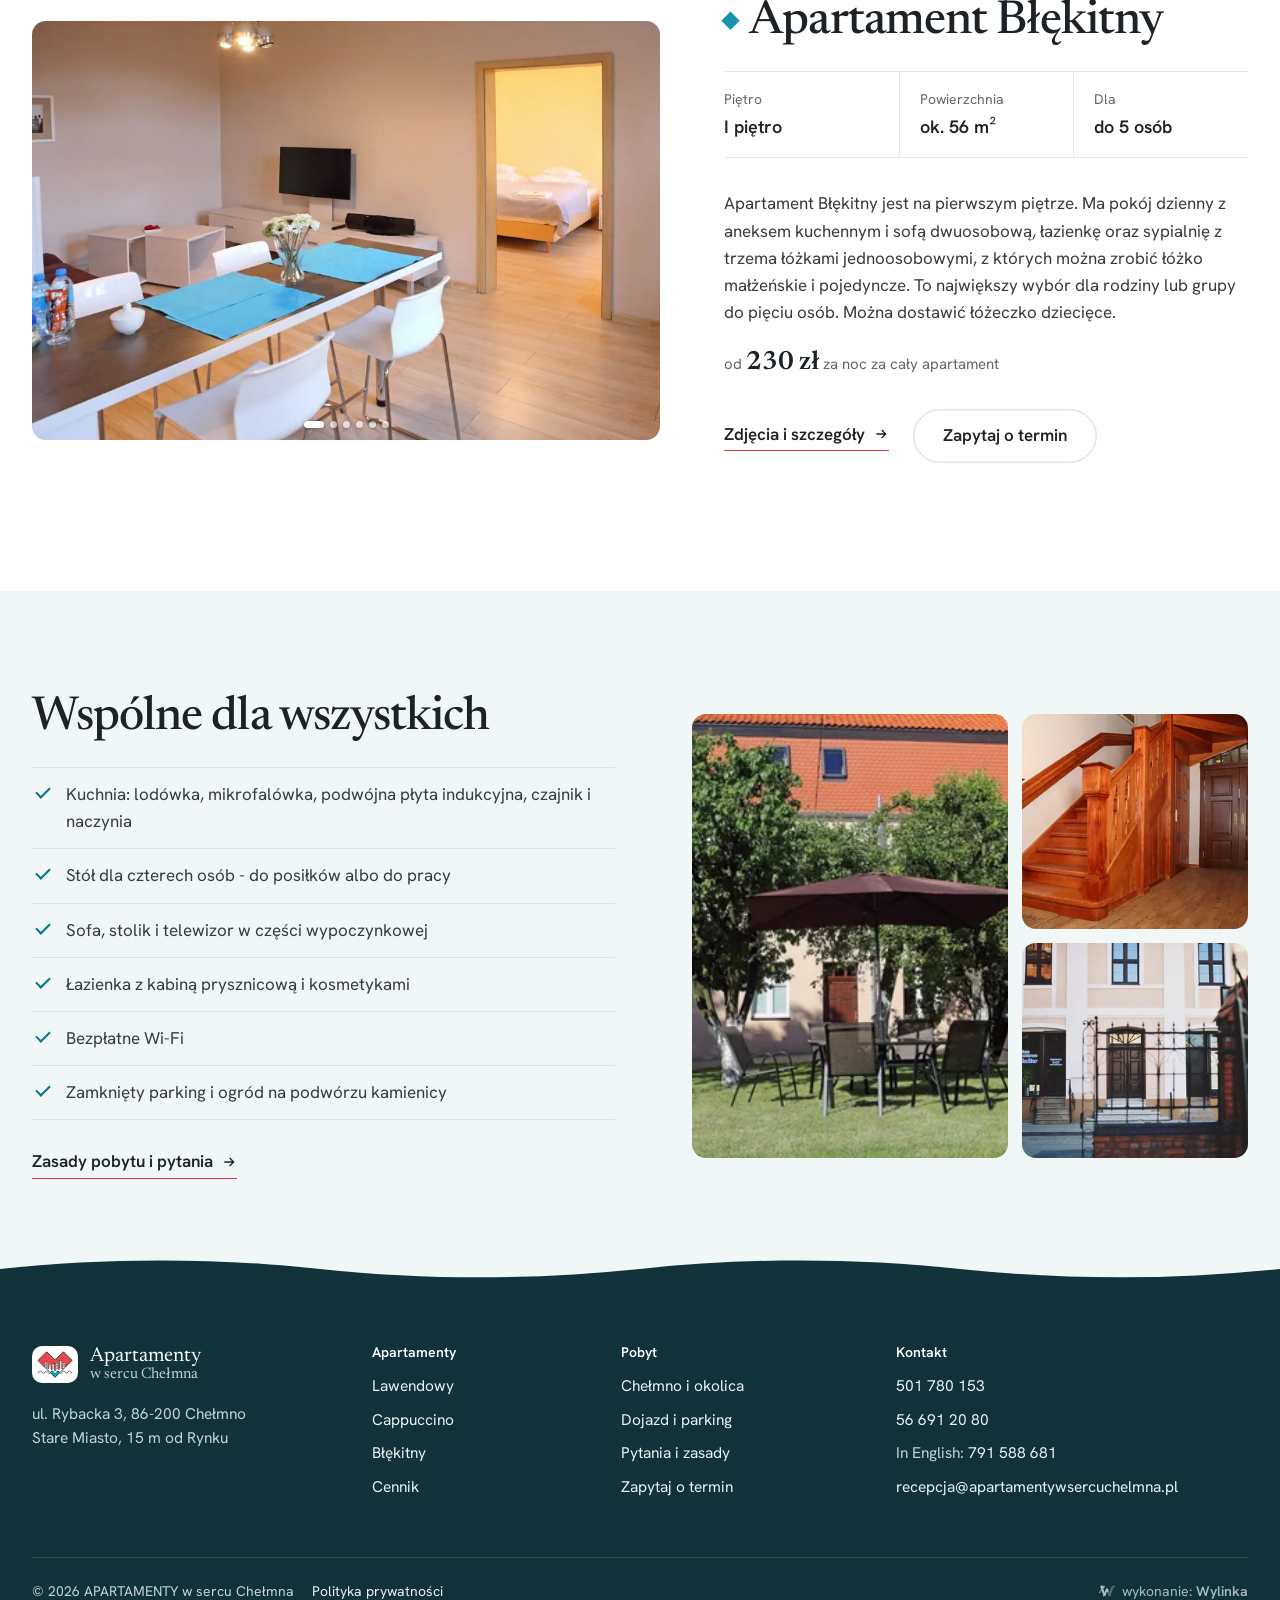
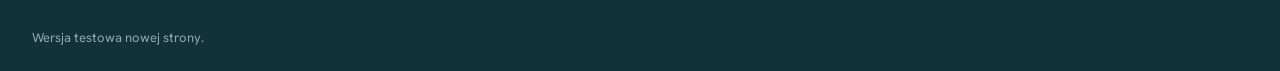
==== commit d133c5a4: "Koncepcja marki: zdjecie w sercu z logo, fala i turkusowy czubek; ceny zgodne z Booking.com Co-Autho" ====
--- a/apartamenty/index.html
+++ b/apartamenty/index.html
@@ -4,14 +4,14 @@
 <meta charset="utf-8">
 <meta name="viewport" content="width=device-width, initial-scale=1, viewport-fit=cover">
 <title>Apartamenty w Chełmnie z kuchnią - Lawendowy, Cappuccino, Błękitny</title>
-<meta name="description" content="Trzy apartamenty w centrum Chełmna: Lawendowy (parter, 1-3 os.), Cappuccino i Błękitny (I piętro, do 5 os.). Kuchnia, łazienka, Wi-Fi, parking. Ceny od 140 zł za dobę.">
+<meta name="description" content="Trzy apartamenty w centrum Chełmna: Lawendowy (parter, 1-3 os.), Cappuccino i Błękitny (I piętro, do 5 os.). Kuchnia, łazienka, Wi-Fi, parking. Ceny od 220 zł za noc.">
 <meta name="robots" content="noindex, nofollow">
 <link rel="canonical" href="https://apartamentywsercuchelmna.pl/apartamenty/">
 <meta property="og:type" content="website">
 <meta property="og:locale" content="pl_PL">
 <meta property="og:site_name" content="Apartamenty w sercu Chełmna">
 <meta property="og:title" content="Apartamenty w Chełmnie z kuchnią - Lawendowy, Cappuccino, Błękitny">
-<meta property="og:description" content="Trzy apartamenty w centrum Chełmna: Lawendowy (parter, 1-3 os.), Cappuccino i Błękitny (I piętro, do 5 os.). Kuchnia, łazienka, Wi-Fi, parking. Ceny od 140 zł za dobę.">
+<meta property="og:description" content="Trzy apartamenty w centrum Chełmna: Lawendowy (parter, 1-3 os.), Cappuccino i Błękitny (I piętro, do 5 os.). Kuchnia, łazienka, Wi-Fi, parking. Ceny od 220 zł za noc.">
 <meta property="og:url" content="https://apartamentywsercuchelmna.pl/apartamenty/">
 <meta property="og:image" content="https://apartamentywsercuchelmna.pl/assets/img/hero-1280.webp">
 <meta name="theme-color" content="#ffffff">
@@ -19,8 +19,8 @@
 <link rel="apple-touch-icon" href="../assets/img/apple-touch-icon.png">
 <link rel="preload" href="../assets/fonts/newsreader.woff2" as="font" type="font/woff2" crossorigin>
 <link rel="preload" href="../assets/fonts/hanken.woff2" as="font" type="font/woff2" crossorigin>
-<link rel="stylesheet" href="../assets/css/site.css?v=5">
-<script type="application/ld+json">{"@context":"https://schema.org","@graph":[{"@type":"LodgingBusiness","@id":"https://apartamentywsercuchelmna.pl/#obiekt","name":"APARTAMENTY w sercu Chełmna","url":"https://apartamentywsercuchelmna.pl/","telephone":"+48501780153","email":"recepcja@apartamentywsercuchelmna.pl","image":["https://apartamentywsercuchelmna.pl/assets/img/hero-1600.webp","https://apartamentywsercuchelmna.pl/assets/img/kam-fasada-950.webp"],"logo":"https://apartamentywsercuchelmna.pl/assets/img/logo.png","description":"Trzy apartamenty z kuchnią w kamienicy przy ul. Rybackiej 3, 15 m od Rynku w Chełmnie.","address":{"@type":"PostalAddress","streetAddress":"ul. Rybacka 3","postalCode":"86-200","addressLocality":"Chełmno","addressRegion":"kujawsko-pomorskie","addressCountry":"PL"},"geo":{"@type":"GeoCoordinates","latitude":53.3495547,"longitude":18.421228},"checkinTime":"14:30","checkoutTime":"10:30","numberOfRooms":3,"priceRange":"140-240 zł","currenciesAccepted":"PLN","knowsLanguage":["pl","en"],"smokingAllowed":false,"petsAllowed":"Po wcześniejszym uzgodnieniu","amenityFeature":[{"@type":"LocationFeatureSpecification","name":"Bezpłatne Wi-Fi","value":true},{"@type":"LocationFeatureSpecification","name":"Zamknięty parking","value":true},{"@type":"LocationFeatureSpecification","name":"Kuchnia w każdym apartamencie","value":true},{"@type":"LocationFeatureSpecification","name":"Ogród","value":true},{"@type":"LocationFeatureSpecification","name":"Łóżeczko dziecięce na życzenie","value":true}],"containsPlace":[{"@type":"Apartment","name":"Apartament Lawendowy","url":"https://apartamentywsercuchelmna.pl/apartamenty/lawendowy/"},{"@type":"Apartment","name":"Apartament Cappuccino","url":"https://apartamentywsercuchelmna.pl/apartamenty/cappuccino/"},{"@type":"Apartment","name":"Apartament Błękitny","url":"https://apartamentywsercuchelmna.pl/apartamenty/blekitny/"}]},{"@type":"BreadcrumbList","itemListElement":[{"@type":"ListItem","position":1,"name":"Strona główna","item":"https://apartamentywsercuchelmna.pl/"},{"@type":"ListItem","position":2,"name":"Apartamenty","item":"https://apartamentywsercuchelmna.pl/apartamenty/"}]}]}</script>
+<link rel="stylesheet" href="../assets/css/site.css?v=6">
+<script type="application/ld+json">{"@context":"https://schema.org","@graph":[{"@type":"LodgingBusiness","@id":"https://apartamentywsercuchelmna.pl/#obiekt","name":"APARTAMENTY w sercu Chełmna","url":"https://apartamentywsercuchelmna.pl/","telephone":"+48501780153","email":"recepcja@apartamentywsercuchelmna.pl","image":["https://apartamentywsercuchelmna.pl/assets/img/hero-1600.webp","https://apartamentywsercuchelmna.pl/assets/img/kam-fasada-950.webp"],"logo":"https://apartamentywsercuchelmna.pl/assets/img/logo.png","description":"Trzy apartamenty z kuchnią w kamienicy przy ul. Rybackiej 3, 15 m od Rynku w Chełmnie.","address":{"@type":"PostalAddress","streetAddress":"ul. Rybacka 3","postalCode":"86-200","addressLocality":"Chełmno","addressRegion":"kujawsko-pomorskie","addressCountry":"PL"},"geo":{"@type":"GeoCoordinates","latitude":53.3495547,"longitude":18.421228},"checkinTime":"14:30","checkoutTime":"10:30","numberOfRooms":3,"priceRange":"220-400 zł","currenciesAccepted":"PLN","knowsLanguage":["pl","en"],"smokingAllowed":false,"petsAllowed":"Po wcześniejszym uzgodnieniu","amenityFeature":[{"@type":"LocationFeatureSpecification","name":"Bezpłatne Wi-Fi","value":true},{"@type":"LocationFeatureSpecification","name":"Zamknięty parking","value":true},{"@type":"LocationFeatureSpecification","name":"Kuchnia w każdym apartamencie","value":true},{"@type":"LocationFeatureSpecification","name":"Ogród","value":true},{"@type":"LocationFeatureSpecification","name":"Łóżeczko dziecięce na życzenie","value":true}],"containsPlace":[{"@type":"Apartment","name":"Apartament Lawendowy","url":"https://apartamentywsercuchelmna.pl/apartamenty/lawendowy/"},{"@type":"Apartment","name":"Apartament Cappuccino","url":"https://apartamentywsercuchelmna.pl/apartamenty/cappuccino/"},{"@type":"Apartment","name":"Apartament Błękitny","url":"https://apartamentywsercuchelmna.pl/apartamenty/blekitny/"}]},{"@type":"BreadcrumbList","itemListElement":[{"@type":"ListItem","position":1,"name":"Strona główna","item":"https://apartamentywsercuchelmna.pl/"},{"@type":"ListItem","position":2,"name":"Apartamenty","item":"https://apartamentywsercuchelmna.pl/apartamenty/"}]}]}</script>
 </head>
 <body>
 <a class="skip" href="#tresc">Przejdź do treści</a>
@@ -47,7 +47,7 @@
         <h2><i aria-hidden="true"></i>Apartament Lawendowy</h2>
         <dl class="fakty"><div><dt>Piętro</dt><dd>parter</dd></div><div><dt>Powierzchnia</dt><dd>ok. 35 m²</dd></div><div><dt>Dla</dt><dd>1-3 osoby</dd></div></dl>
         <p>Apartament Lawendowy jest na parterze. Ma osobną kuchnię, łazienkę z kabiną prysznicową i pokój dzienny z sofą dwuosobową oraz aneksem sypialnianym z łóżkiem jednoosobowym. Najwygodniej będzie tu jednej lub dwóm osobom, maksymalnie mieszczą się trzy.</p>
-        <p class="cena">od <b>140 zł</b> za dobę za apartament</p>
+        <p class="cena">od <b>220 zł</b> za noc za cały apartament</p>
         <div class="w-akcje"><a class="link-str" href="../apartamenty/lawendowy/">Zdjęcia i szczegóły <svg viewBox="0 0 24 24" aria-hidden="true" fill="none" stroke="currentColor" stroke-width="2"><path d="M5 12h14M13 6l6 6-6 6"/></svg></a><a class="btn btn-jasny" href="../kontakt/?apartament=lawendowy#zapytanie">Zapytaj o termin</a></div>
       </div>
     </article><article class="wiersz" style="--k:#9b6a4c">
@@ -56,7 +56,7 @@
         <h2><i aria-hidden="true"></i>Apartament Cappuccino</h2>
         <dl class="fakty"><div><dt>Piętro</dt><dd>I piętro</dd></div><div><dt>Powierzchnia</dt><dd>ok. 56 m²</dd></div><div><dt>Dla</dt><dd>2-4 osoby + dziecko</dd></div></dl>
         <p>Apartament Cappuccino jest na pierwszym piętrze. Ma kuchnię, łazienkę, pokój dzienny z kanapą dwuosobową i osobną sypialnię z dwoma łóżkami jednoosobowymi, które można połączyć w łóżko małżeńskie. Jest miejsce na łóżeczko dla małego dziecka.</p>
-        <p class="cena">od <b>180 zł</b> za dobę za apartament</p>
+        <p class="cena">od <b>250 zł</b> za noc za cały apartament</p>
         <div class="w-akcje"><a class="link-str" href="../apartamenty/cappuccino/">Zdjęcia i szczegóły <svg viewBox="0 0 24 24" aria-hidden="true" fill="none" stroke="currentColor" stroke-width="2"><path d="M5 12h14M13 6l6 6-6 6"/></svg></a><a class="btn btn-jasny" href="../kontakt/?apartament=cappuccino#zapytanie">Zapytaj o termin</a></div>
       </div>
     </article><article class="wiersz" style="--k:#1b93b0">
@@ -65,7 +65,7 @@
         <h2><i aria-hidden="true"></i>Apartament Błękitny</h2>
         <dl class="fakty"><div><dt>Piętro</dt><dd>I piętro</dd></div><div><dt>Powierzchnia</dt><dd>ok. 56 m²</dd></div><div><dt>Dla</dt><dd>do 5 osób</dd></div></dl>
         <p>Apartament Błękitny jest na pierwszym piętrze. Ma pokój dzienny z aneksem kuchennym i sofą dwuosobową, łazienkę oraz sypialnię z trzema łóżkami jednoosobowymi, z których można zrobić łóżko małżeńskie i pojedyncze. To największy wybór dla rodziny lub grupy do pięciu osób. Można dostawić łóżeczko dziecięce.</p>
-        <p class="cena">od <b>180 zł</b> za dobę za apartament</p>
+        <p class="cena">od <b>230 zł</b> za noc za cały apartament</p>
         <div class="w-akcje"><a class="link-str" href="../apartamenty/blekitny/">Zdjęcia i szczegóły <svg viewBox="0 0 24 24" aria-hidden="true" fill="none" stroke="currentColor" stroke-width="2"><path d="M5 12h14M13 6l6 6-6 6"/></svg></a><a class="btn btn-jasny" href="../kontakt/?apartament=blekitny#zapytanie">Zapytaj o termin</a></div>
       </div>
     </article></div></section>
@@ -118,6 +118,6 @@
   <figure><img alt=""><figcaption></figcaption></figure>
   <button type="button" class="lb-n" aria-label="Następne zdjęcie"><svg viewBox="0 0 24 24"><path d="M9 5l7 7-7 7"/></svg></button>
 </div>
-<script src="../assets/js/site.js?v=5" defer></script>
+<script src="../assets/js/site.js?v=6" defer></script>
 </body>
 </html>
--- a/assets/css/site.css
+++ b/assets/css/site.css
@@ -81,17 +81,24 @@
 .burger[aria-expanded="true"] i:nth-child(2){opacity:0}
 .burger[aria-expanded="true"] i:nth-child(3){transform:translateY(-7px) rotate(-45deg)}
 
-/* hero strony głównej */
-.hero{position:relative;height:calc(100svh - var(--hh));min-height:540px;display:flex;align-items:center;overflow:hidden;background:#e9e2d8}
-.hero-foto{position:absolute;inset:0;margin:0}
-.hero-foto img{width:100%;height:100%;object-fit:cover;object-position:60% 22%}
-.hero-foto::after{content:"";position:absolute;inset:0;background:linear-gradient(90deg,rgba(255,255,255,.9) 0%,rgba(255,255,255,.8) calc(50% - 300px),rgba(255,255,255,.35) calc(50% + 40px),rgba(255,255,255,0) calc(50% + 200px))}
+/* hero strony głównej: zdjęcie w kanciastym sercu z logo, fala Wisły i turkusowy czubek */
+.hero{position:relative;height:calc(100svh - var(--hh));min-height:540px;display:flex;align-items:center;overflow:hidden;background:#fff}
 .hero-in{position:relative;z-index:1;width:min(1240px,calc(100% - 64px));margin-inline:auto;color:var(--ink)}
-.hero-tekst{max-width:600px}
+.hero-tekst{max-width:min(600px,42vw)}
+.hero-serce{position:absolute;top:0;bottom:0;right:max(24px,calc((100% - 1240px) / 2 - 220px));left:calc(max(32px,(100% - 1240px) / 2) + min(600px,42vw) + 24px);display:flex;align-items:center;justify-content:center;pointer-events:none}
+.serce-box{position:relative;width:min(100%,calc((100svh - var(--hh)) * 1.06));aspect-ratio:120/94}
+.serce{position:absolute;inset:0;margin:0;clip-path:polygon(0 36.17%,28.33% 0,50% 27.66%,71.67% 0,100% 36.17%,50% 100%);background:#e9e2d8}
+.serce img{width:100%;height:100%;object-fit:cover;object-position:100% 50%}
+.serce-woda{position:absolute;inset:0;width:100%;height:100%}
+.serce-woda path{fill:var(--morze)}
+.serce-linia{position:absolute;top:0;height:100%;left:-33.33%;width:166.67%;overflow:visible;-webkit-mask:linear-gradient(90deg,transparent,#000 14%,#000 86%,transparent);mask:linear-gradient(90deg,transparent,#000 14%,#000 86%,transparent)}
+.serce-linia path{fill:none;stroke:var(--ink);stroke-width:2.2px;vector-effect:non-scaling-stroke;stroke-linecap:round}
 .hero-adres{display:flex;align-items:center;gap:8px;font-weight:600;font-size:16px;margin:0 0 18px;color:var(--tekst)}
 .hero-adres svg{width:17px;height:17px;flex:none;color:var(--czer)}
-.hero h1{color:var(--ink);font-size:clamp(50px,5.2vw,92px);letter-spacing:-.025em;font-weight:500;line-height:1.02;margin:0 0 18px}
+.hero h1{color:var(--ink);font-size:clamp(46px,4.1vw,78px);letter-spacing:-.025em;font-weight:500;line-height:1.02;margin:0 0 18px}
 .falka{display:block;width:clamp(84px,7vw,120px);height:auto;margin:0 0 24px;overflow:visible}
+.hero .falka{display:none}
+.hero h1{margin-bottom:22px!important}
 .falka path{fill:none;stroke:var(--morze);stroke-width:3;stroke-linecap:round}
 .hero .lead{font-size:clamp(18px,1.35vw,21px);line-height:1.5;color:var(--tekst);margin:0 0 32px;max-width:520px}
 .hero .btn{min-height:58px;padding:0 34px;font-size:18px;box-shadow:0 14px 30px -16px rgba(214,58,64,.8)}
@@ -111,6 +118,8 @@
 .apt{display:flex;flex-direction:column;min-width:0;color:inherit;background:#fff;border-radius:var(--r);overflow:hidden;box-shadow:0 0 0 1px var(--linia),0 2px 6px -4px rgba(20,40,50,.12);transition:box-shadow .25s ease,transform .25s ease}
 .apt:hover{box-shadow:0 0 0 1px var(--linia),0 22px 44px -24px rgba(20,40,50,.38);transform:translateY(-3px)}
 .apt-foto{aspect-ratio:4/3;overflow:hidden;background:var(--tlo3);position:relative}
+/* czubek serca z logo jako wskaźnik: zdjęcie "wskazuje" opis apartamentu */
+.apt-in::before{content:"";position:absolute;left:30px;top:-3px;width:22px;height:11px;background:var(--k);clip-path:polygon(0 0,100% 0,50% 100%);transform:translateY(0)}
 .apt-in{position:relative;background:color-mix(in srgb,var(--k) 7%,#fff);padding:24px 26px 26px;display:flex;flex-direction:column;flex:1;border-top:3px solid var(--k)}
 .apt-link{color:inherit;text-decoration:none}
 .apt-link::after{content:"";position:absolute;inset:0;z-index:1}
@@ -118,7 +127,7 @@
 .apt-link:focus-visible::after{outline:2px solid var(--morze-c);outline-offset:-3px}
 .apt:hover .apt-link{color:var(--czer-h)}
 .apt h3{font-size:clamp(26px,2.2vw,32px);margin:0 0 6px;display:flex;align-items:center;gap:10px}
-.apt h3 i{width:12px;height:12px;border-radius:50%;background:var(--k);flex:none}
+.apt h3 i{width:11px;height:11px;background:var(--k);flex:none;transform:rotate(45deg)}
 .apt-meta{font-size:15px;color:var(--szary);margin:0 0 12px}
 .apt-in>p:not(.apt-meta){font-size:16px;margin:0 0 20px}
 .apt-dol{margin-top:auto;display:flex;align-items:center;justify-content:space-between;gap:12px;padding-top:18px;border-top:1px solid var(--linia)}
@@ -195,7 +204,10 @@
 .miejsca span{color:var(--szary);white-space:nowrap;font-size:15px}
 
 /* Chełmno - sekcja w kolorze gotyckiej cegły */
-.sek-cegla{background:var(--cegla);color:#f3e3dd}
+.sek-cegla{background:var(--cegla);color:#f3e3dd;position:relative;overflow:hidden}
+.cegla-serce{position:absolute;right:-6vw;bottom:-14vw;width:min(52vw,760px);height:auto;pointer-events:none}
+.cegla-serce path{fill:none;stroke:rgba(255,255,255,.09);stroke-width:1.2;stroke-linejoin:miter}
+.sek-cegla>.sek{position:relative}
 .sek-cegla h2{color:#fff}
 .sek-cegla h2::after,.zapr h2::after{content:"";display:block;width:84px;height:10px;margin-top:18px;background:#f0a596;-webkit-mask:var(--falka);mask:var(--falka)}
 .zapr h2::after{background:var(--morze)}
@@ -205,6 +217,9 @@
 .sek-cegla .miejsca li{border-color:rgba(255,255,255,.2)!important;color:#fff}
 .sek-cegla .miejsca span{color:#f0cfc6}
 .pietnascie{margin:0;display:flex;align-items:baseline;gap:18px;flex-wrap:wrap}
+.pietnascie .znak{width:clamp(40px,3.4vw,56px);height:auto;flex:none;align-self:center;overflow:visible}
+.znak .z-o{fill:none;stroke:var(--logo-czer);stroke-width:6;stroke-linejoin:miter}
+.znak .z-w{fill:var(--morze)}
 .pietnascie b{white-space:nowrap;font-family:var(--serif);font-weight:500;font-size:clamp(84px,9vw,148px);line-height:.85;color:var(--logo-czer);letter-spacing:-.04em}
 .pietnascie span{font-size:18px;color:var(--szary);max-width:280px;line-height:1.45}
 .fala{display:block;width:100%;height:clamp(16px,2.2vw,34px);margin-bottom:-1px}
@@ -264,7 +279,10 @@
 .ceny div{display:flex;justify-content:space-between;align-items:baseline;gap:16px;padding:11px 0;border-bottom:1px solid var(--linia)}
 .ceny dt{color:var(--tekst)}
 .ceny dd{margin:0;font-weight:600;color:var(--ink);font-size:18px;white-space:nowrap}
-.ceny .dod dd{font-size:16px;font-weight:500}
+.ceny .dod dd{font-size:15.5px;font-weight:500;color:var(--szary)}
+.box-uw{font-size:14px;color:var(--szary);margin:-6px 0 18px;line-height:1.5}
+.cen-uw{display:flex;flex-wrap:wrap;align-items:center;justify-content:space-between;gap:16px 40px;margin-top:28px;padding-top:24px;border-top:1px solid var(--linia)}
+.cen-uw p{margin:0;max-width:720px;color:var(--szary);font-size:16px}
 .box .btn{width:100%}
 .box-tel{display:block;text-align:center;margin-top:14px;font-weight:600;color:var(--ink);text-decoration:none}
 .box-tel:hover{color:var(--czer-h)}
@@ -275,14 +293,14 @@
 .wiersz:nth-child(even) .w-foto{order:2}
 .w-foto{display:block;border-radius:var(--r);overflow:hidden;aspect-ratio:3/2;background:var(--tlo3);position:relative;min-width:0}
 .wiersz h2{display:flex;align-items:baseline;gap:12px}
-.wiersz h2 i{flex:none;width:14px;height:14px;border-radius:50%;background:var(--k);transform:translateY(-.12em)}
+.wiersz h2 i{flex:none;width:13px;height:13px;background:var(--k);transform:translateY(-.12em) rotate(45deg)}
 .w-akcje{display:flex;flex-wrap:wrap;align-items:center;gap:14px 24px;margin-top:24px}
 
 /* cennik */
 .cennik{display:grid;grid-template-columns:repeat(3,minmax(0,1fr));gap:24px}
 .cen{background:#fff;border:1px solid var(--linia);border-top:3px solid var(--k);border-radius:var(--r);padding:26px 26px 22px;display:flex;flex-direction:column}
 .cen h2{font-size:28px;display:flex;align-items:center;gap:10px;margin-bottom:4px}
-.cen h2 i{width:12px;height:12px;border-radius:50%;background:var(--k)}
+.cen h2 i{width:11px;height:11px;background:var(--k);transform:rotate(45deg)}
 .cen>p{font-size:15px;color:var(--szary);margin-bottom:12px}
 .cen .ceny{margin-bottom:18px}
 .cen .link-str{margin-top:auto;align-self:flex-start}
@@ -342,7 +360,7 @@
 .wybor input{position:absolute;opacity:0;pointer-events:none}
 .wybor span{display:flex;flex-direction:column;gap:2px;height:100%;padding:12px 12px 11px;border:1.5px solid var(--linia);border-radius:12px;font-weight:600;color:var(--ink);line-height:1.25;transition:border-color .15s ease,background-color .15s ease}
 .wybor small{font-weight:400;color:var(--szary);font-size:13.5px}
-.wybor span i{display:block;width:10px;height:10px;border-radius:50%;background:var(--k);margin-bottom:4px}
+.wybor span i{display:block;width:9px;height:9px;background:var(--k);margin:2px 0 5px 1px;transform:rotate(45deg)}
 .wybor input:checked+span{border-color:var(--ink);background:var(--tlo2);box-shadow:inset 0 0 0 1px var(--ink)}
 .wybor input:focus-visible+span{outline:2px solid var(--morze-c);outline-offset:2px}
 .pola{display:grid;grid-template-columns:repeat(2,minmax(0,1fr));gap:14px 16px;margin-bottom:14px}
@@ -458,7 +476,8 @@
   .menu a[aria-current="page"]{color:var(--czer-h)}
   .menu a[aria-current="page"]::after{display:none}
   .menu .menu-kontakt{display:block;border:0;margin-top:22px;padding:0}
-  .menu .menu-kontakt .btn{width:100%;font-family:var(--sans);font-size:17px;padding:0 20px;border:0}
+  .menu .menu-kontakt .btn{width:100%;font-family:var(--sans);font-size:17px;font-weight:600;padding:0 20px;border:0;border-radius:999px;color:#fff;line-height:1}
+  .menu.otw{background:#fff url("data:image/svg+xml,%3Csvg xmlns='http://www.w3.org/2000/svg' viewBox='-2 -2 124 98'%3E%3Cpath d='M0 34 L34 0 L60 26 L86 0 L120 34 L60 94Z' fill='none' stroke='%23ef464b' stroke-opacity='.13' stroke-width='1.2'/%3E%3Cpath d='M44 78 L76 78 L60 94Z' fill='%2305aac4' fill-opacity='.18'/%3E%3C/svg%3E") right -60px bottom -40px/300px auto no-repeat}
   .menu .menu-kontakt p{font-family:var(--sans);font-size:15px;color:var(--szary);margin:16px 0 0;line-height:1.5}
   .menu .menu-kontakt p a{display:inline;font-family:var(--sans);font-size:15px;border:0;padding:0;color:var(--ink);font-weight:600}
   .burger{display:flex;margin-left:-6px}
@@ -469,18 +488,18 @@
   .marka span{font-size:17px}
   .marka em{font-size:14px}
 
-  .hero{align-items:flex-end;height:calc(100svh - var(--hh));min-height:520px;background:#fff}
-  .hero-foto{bottom:22%}
-  .hero-foto img{object-position:74% 0%}
-  .hero-foto::after{background:linear-gradient(0deg,#fff 0%,rgba(255,255,255,.82) 26%,rgba(255,255,255,.35) 42%,rgba(255,255,255,0) 56%)}
-  .hero-in{padding:0 0 max(24px,3.4svh)}
+  .hero{flex-direction:column;align-items:stretch;justify-content:center;gap:min(18px,2.2svh);height:calc(100svh - var(--hh));min-height:520px;padding:min(14px,1.6svh) 0 max(18px,2.6svh)}
+  .hero-serce{position:relative;inset:auto;flex:1 1 auto;min-height:0;padding:0 10px}
+  .serce-box{width:min(100%,calc((100svh - var(--hh)) * .5))}
+  .serce-linia{left:-12%;width:124%}
+  .hero-in{flex:none}
   .hero-tekst{max-width:none}
-  .hero-adres{color:var(--szary);font-size:15px;margin-bottom:min(10px,1.4svh)}
+  .hero-adres{color:var(--szary);font-size:15px;margin-bottom:min(8px,1.2svh)}
   .hero-adres svg{color:var(--czer)}
-  .hero h1{font-size:clamp(34px,min(10vw,5.4svh),46px);line-height:1.04;margin-bottom:min(10px,1.4svh)}
-  .falka{width:78px;margin-bottom:min(14px,1.8svh)}
-  .hero .lead{font-size:clamp(15.5px,min(4.3vw,2.2svh),18px);line-height:1.5;margin-bottom:min(20px,2.6svh)}
-  .hero .btn{width:100%;min-height:54px;font-size:17px}
+  .hero h1{font-size:clamp(32px,min(9.6vw,5svh),44px);line-height:1.04;margin-bottom:min(10px,1.3svh)}
+  .falka{display:none}
+  .hero .lead{font-size:clamp(15px,min(4.2vw,2.15svh),17.5px);line-height:1.48;margin-bottom:min(18px,2.4svh)}
+  .hero .btn{width:100%;min-height:52px;font-size:17px}
   .oceny{margin-top:min(12px,1.6svh);font-size:14px;justify-content:center}
 
   .sek{padding:60px 0}
@@ -501,7 +520,10 @@
   .kar-gal .kar-sl img{position:absolute;inset:0}
   .kam-tekst{gap:20px}
   .pietnascie{flex-wrap:nowrap;gap:14px;align-items:center}
-  .pietnascie b{font-size:76px}
+  .pietnascie .znak{width:clamp(40px,3.4vw,56px);height:auto;flex:none;align-self:center;overflow:visible}
+.znak .z-o{fill:none;stroke:var(--logo-czer);stroke-width:6;stroke-linejoin:miter}
+.znak .z-w{fill:var(--morze)}
+.pietnascie b{font-size:76px}
   .pietnascie span{font-size:15.5px}
   .pg-apt{padding-bottom:28px!important}
   .pg-apt+section .gal-wrap{margin-top:0}
@@ -550,3 +572,11 @@
 @media (prefers-reduced-motion:reduce){
   *,*::before,*::after{transition:none!important;animation:none!important;scroll-behavior:auto!important}
 }
+
+/* nagłówki podstron: kanciaste serce z logo jako znak wodny */
+.pg{position:relative;overflow:hidden}
+.pg::before{content:"";position:absolute;right:max(16px,calc((100% - 1240px) / 2 - 40px));top:50%;width:clamp(180px,24vw,380px);aspect-ratio:124/98;transform:translateY(-50%);background:url("data:image/svg+xml,%3Csvg xmlns='http://www.w3.org/2000/svg' viewBox='-2 -2 124 98'%3E%3Cpath d='M0 34 L34 0 L60 26 L86 0 L120 34 L60 94Z' fill='none' stroke='%23ef464b' stroke-opacity='.22' stroke-width='1'/%3E%3Cpath d='M44 78 L76 78 L60 94Z' fill='%2305aac4' fill-opacity='.35'/%3E%3C/svg%3E") center/contain no-repeat;pointer-events:none}
+.pg>.wrap{position:relative}
+@media (max-width:900px){.pg::before{width:150px;top:auto;bottom:18px;right:-24px;transform:none;opacity:.7}}
+.pg-apt::before{top:clamp(28px,3vw,44px);transform:none;width:clamp(150px,17vw,260px)}
+@media (max-width:900px){.pg-apt::before{top:auto;bottom:10px;width:120px}}
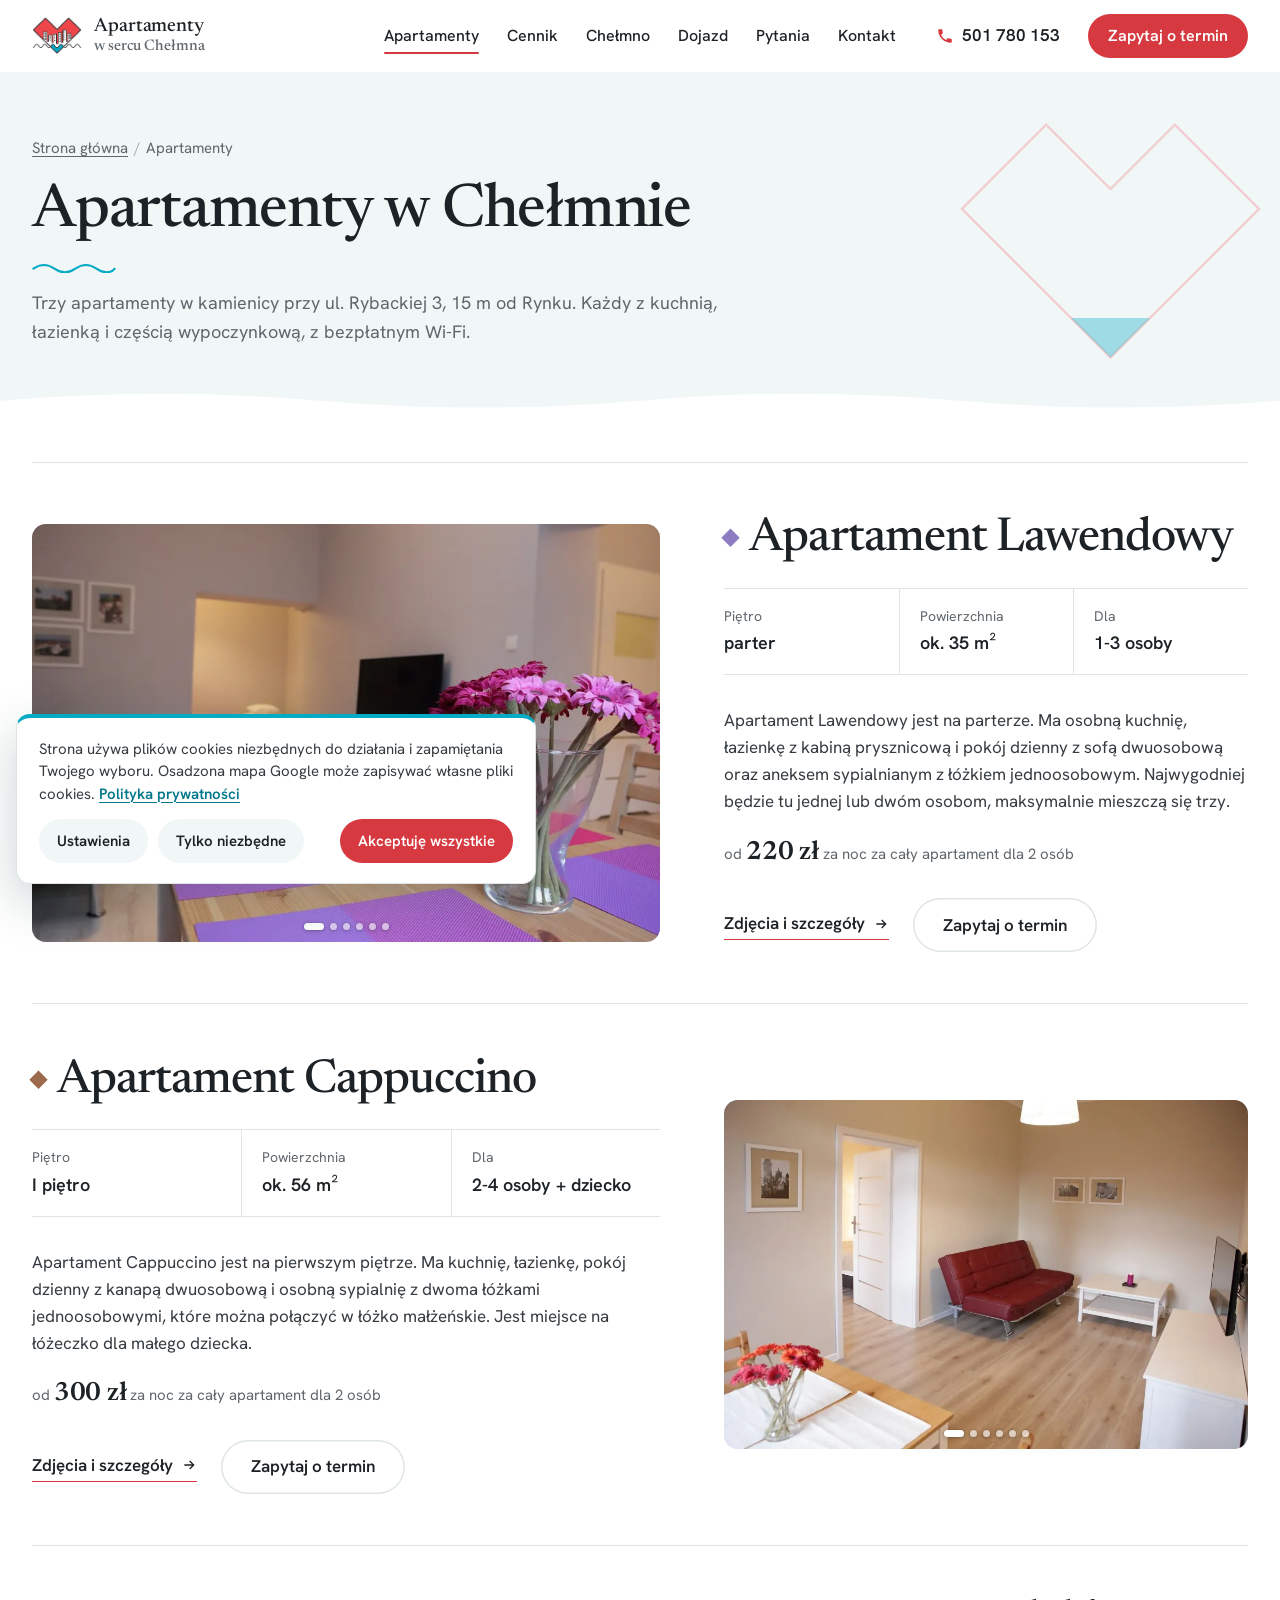
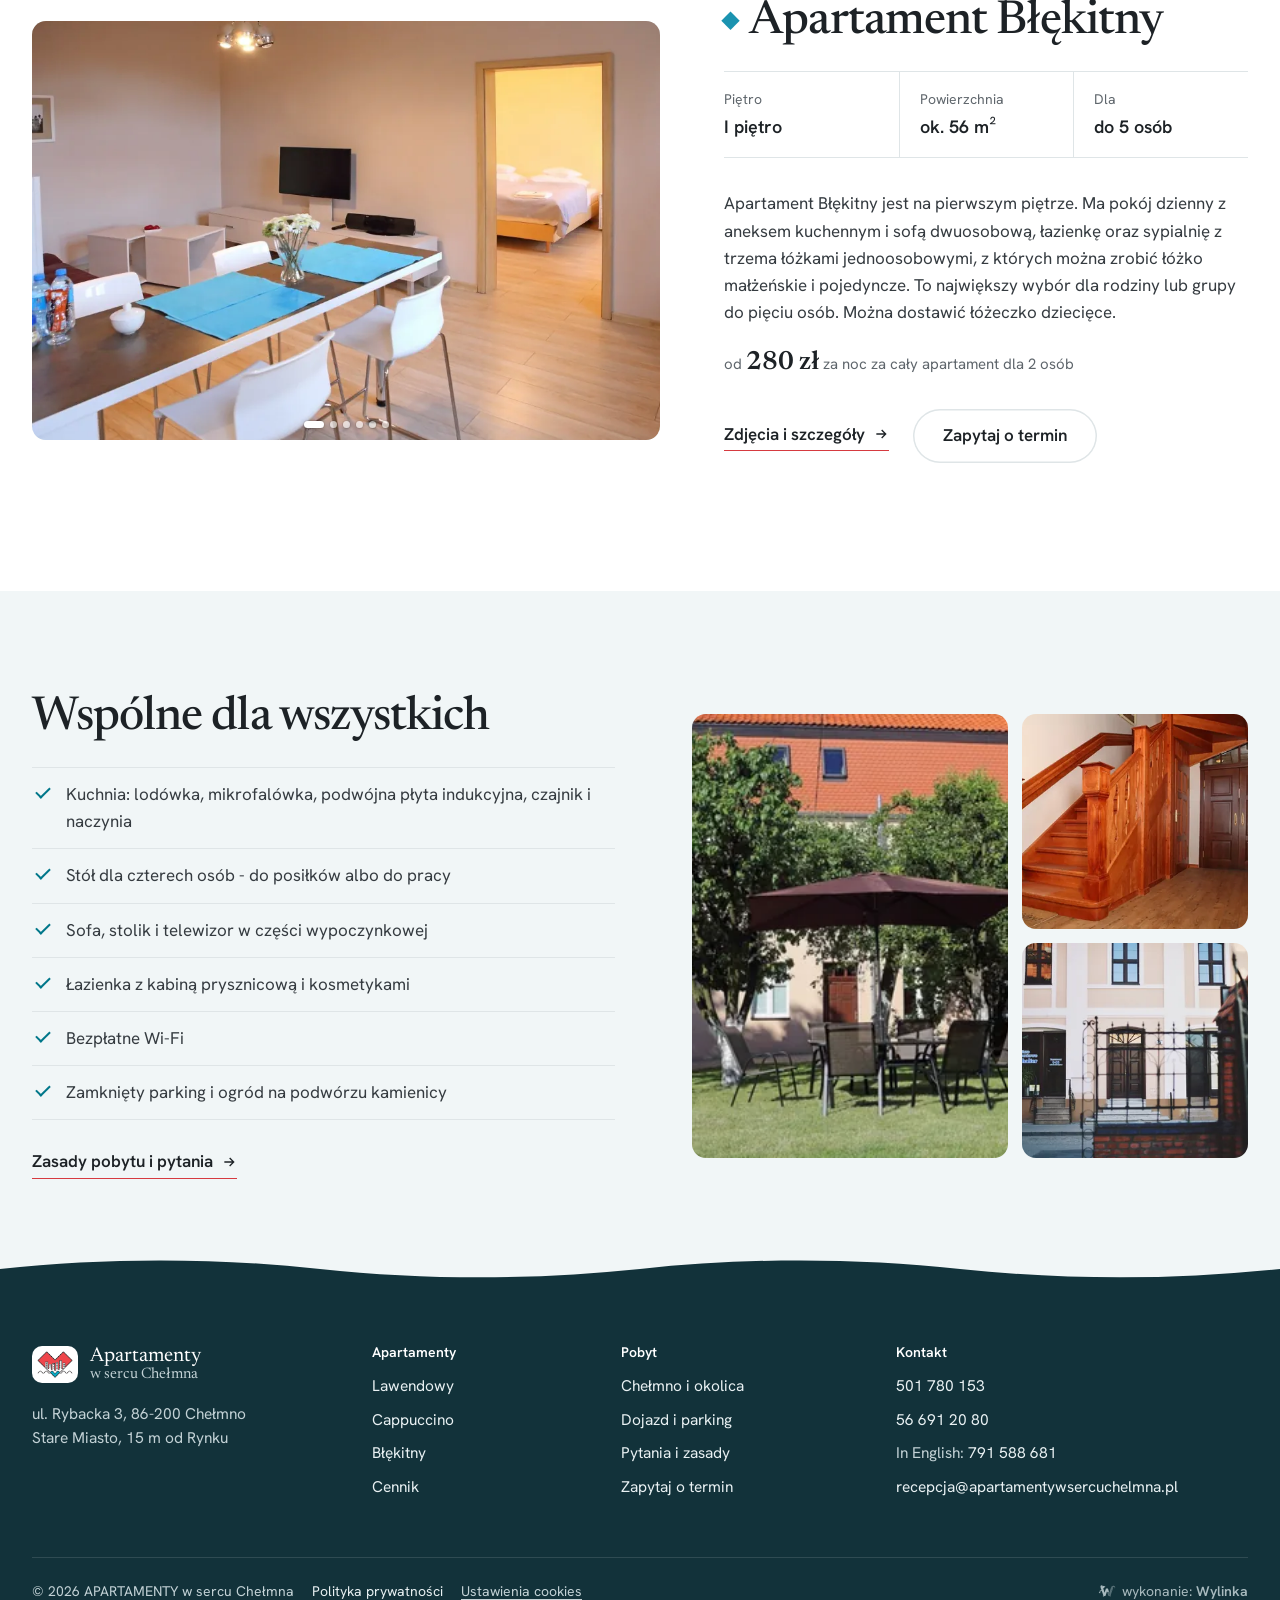
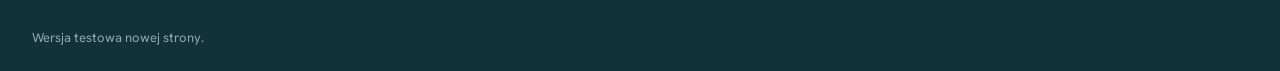
==== commit 8e5c0c54: "Ceny od klientki z 10.11 (2 osoby: Lawendowy 220, Blekitny 280, Cappuccino 300), bezplatny parking i" ====
--- a/apartamenty/index.html
+++ b/apartamenty/index.html
@@ -19,8 +19,8 @@
 <link rel="apple-touch-icon" href="../assets/img/apple-touch-icon.png">
 <link rel="preload" href="../assets/fonts/newsreader.woff2" as="font" type="font/woff2" crossorigin>
 <link rel="preload" href="../assets/fonts/hanken.woff2" as="font" type="font/woff2" crossorigin>
-<link rel="stylesheet" href="../assets/css/site.css?v=6">
-<script type="application/ld+json">{"@context":"https://schema.org","@graph":[{"@type":"LodgingBusiness","@id":"https://apartamentywsercuchelmna.pl/#obiekt","name":"APARTAMENTY w sercu Chełmna","url":"https://apartamentywsercuchelmna.pl/","telephone":"+48501780153","email":"recepcja@apartamentywsercuchelmna.pl","image":["https://apartamentywsercuchelmna.pl/assets/img/hero-1600.webp","https://apartamentywsercuchelmna.pl/assets/img/kam-fasada-950.webp"],"logo":"https://apartamentywsercuchelmna.pl/assets/img/logo.png","description":"Trzy apartamenty z kuchnią w kamienicy przy ul. Rybackiej 3, 15 m od Rynku w Chełmnie.","address":{"@type":"PostalAddress","streetAddress":"ul. Rybacka 3","postalCode":"86-200","addressLocality":"Chełmno","addressRegion":"kujawsko-pomorskie","addressCountry":"PL"},"geo":{"@type":"GeoCoordinates","latitude":53.3495547,"longitude":18.421228},"checkinTime":"14:30","checkoutTime":"10:30","numberOfRooms":3,"priceRange":"220-400 zł","currenciesAccepted":"PLN","knowsLanguage":["pl","en"],"smokingAllowed":false,"petsAllowed":"Po wcześniejszym uzgodnieniu","amenityFeature":[{"@type":"LocationFeatureSpecification","name":"Bezpłatne Wi-Fi","value":true},{"@type":"LocationFeatureSpecification","name":"Zamknięty parking","value":true},{"@type":"LocationFeatureSpecification","name":"Kuchnia w każdym apartamencie","value":true},{"@type":"LocationFeatureSpecification","name":"Ogród","value":true},{"@type":"LocationFeatureSpecification","name":"Łóżeczko dziecięce na życzenie","value":true}],"containsPlace":[{"@type":"Apartment","name":"Apartament Lawendowy","url":"https://apartamentywsercuchelmna.pl/apartamenty/lawendowy/"},{"@type":"Apartment","name":"Apartament Cappuccino","url":"https://apartamentywsercuchelmna.pl/apartamenty/cappuccino/"},{"@type":"Apartment","name":"Apartament Błękitny","url":"https://apartamentywsercuchelmna.pl/apartamenty/blekitny/"}]},{"@type":"BreadcrumbList","itemListElement":[{"@type":"ListItem","position":1,"name":"Strona główna","item":"https://apartamentywsercuchelmna.pl/"},{"@type":"ListItem","position":2,"name":"Apartamenty","item":"https://apartamentywsercuchelmna.pl/apartamenty/"}]}]}</script>
+<link rel="stylesheet" href="../assets/css/site.css?v=9">
+<script type="application/ld+json">{"@context":"https://schema.org","@graph":[{"@type":"LodgingBusiness","@id":"https://apartamentywsercuchelmna.pl/#obiekt","name":"APARTAMENTY w sercu Chełmna","url":"https://apartamentywsercuchelmna.pl/","telephone":"+48501780153","email":"recepcja@apartamentywsercuchelmna.pl","image":["https://apartamentywsercuchelmna.pl/assets/img/hero-1600.webp","https://apartamentywsercuchelmna.pl/assets/img/kam-fasada-950.webp"],"logo":"https://apartamentywsercuchelmna.pl/assets/img/logo.png","description":"Trzy apartamenty z kuchnią w kamienicy przy ul. Rybackiej 3, 15 m od Rynku w Chełmnie.","address":{"@type":"PostalAddress","streetAddress":"ul. Rybacka 3","postalCode":"86-200","addressLocality":"Chełmno","addressRegion":"kujawsko-pomorskie","addressCountry":"PL"},"geo":{"@type":"GeoCoordinates","latitude":53.3495547,"longitude":18.421228},"checkinTime":"14:30","checkoutTime":"10:30","numberOfRooms":3,"priceRange":"220-300 zł","currenciesAccepted":"PLN","knowsLanguage":["pl","en"],"smokingAllowed":false,"petsAllowed":"Po wcześniejszym uzgodnieniu","amenityFeature":[{"@type":"LocationFeatureSpecification","name":"Bezpłatne Wi-Fi","value":true},{"@type":"LocationFeatureSpecification","name":"Bezpłatny zamknięty parking","value":true},{"@type":"LocationFeatureSpecification","name":"Kuchnia w każdym apartamencie","value":true},{"@type":"LocationFeatureSpecification","name":"Ogród","value":true},{"@type":"LocationFeatureSpecification","name":"Bezpłatne łóżeczko dziecięce na życzenie","value":true}],"containsPlace":[{"@type":"Apartment","name":"Apartament Lawendowy","url":"https://apartamentywsercuchelmna.pl/apartamenty/lawendowy/"},{"@type":"Apartment","name":"Apartament Cappuccino","url":"https://apartamentywsercuchelmna.pl/apartamenty/cappuccino/"},{"@type":"Apartment","name":"Apartament Błękitny","url":"https://apartamentywsercuchelmna.pl/apartamenty/blekitny/"}]},{"@type":"BreadcrumbList","itemListElement":[{"@type":"ListItem","position":1,"name":"Strona główna","item":"https://apartamentywsercuchelmna.pl/"},{"@type":"ListItem","position":2,"name":"Apartamenty","item":"https://apartamentywsercuchelmna.pl/apartamenty/"}]}]}</script>
 </head>
 <body>
 <a class="skip" href="#tresc">Przejdź do treści</a>
@@ -47,7 +47,7 @@
         <h2><i aria-hidden="true"></i>Apartament Lawendowy</h2>
         <dl class="fakty"><div><dt>Piętro</dt><dd>parter</dd></div><div><dt>Powierzchnia</dt><dd>ok. 35 m²</dd></div><div><dt>Dla</dt><dd>1-3 osoby</dd></div></dl>
         <p>Apartament Lawendowy jest na parterze. Ma osobną kuchnię, łazienkę z kabiną prysznicową i pokój dzienny z sofą dwuosobową oraz aneksem sypialnianym z łóżkiem jednoosobowym. Najwygodniej będzie tu jednej lub dwóm osobom, maksymalnie mieszczą się trzy.</p>
-        <p class="cena">od <b>220 zł</b> za noc za cały apartament</p>
+        <p class="cena">od <b>220 zł</b> za noc za cały apartament dla 2 osób</p>
         <div class="w-akcje"><a class="link-str" href="../apartamenty/lawendowy/">Zdjęcia i szczegóły <svg viewBox="0 0 24 24" aria-hidden="true" fill="none" stroke="currentColor" stroke-width="2"><path d="M5 12h14M13 6l6 6-6 6"/></svg></a><a class="btn btn-jasny" href="../kontakt/?apartament=lawendowy#zapytanie">Zapytaj o termin</a></div>
       </div>
     </article><article class="wiersz" style="--k:#9b6a4c">
@@ -56,7 +56,7 @@
         <h2><i aria-hidden="true"></i>Apartament Cappuccino</h2>
         <dl class="fakty"><div><dt>Piętro</dt><dd>I piętro</dd></div><div><dt>Powierzchnia</dt><dd>ok. 56 m²</dd></div><div><dt>Dla</dt><dd>2-4 osoby + dziecko</dd></div></dl>
         <p>Apartament Cappuccino jest na pierwszym piętrze. Ma kuchnię, łazienkę, pokój dzienny z kanapą dwuosobową i osobną sypialnię z dwoma łóżkami jednoosobowymi, które można połączyć w łóżko małżeńskie. Jest miejsce na łóżeczko dla małego dziecka.</p>
-        <p class="cena">od <b>250 zł</b> za noc za cały apartament</p>
+        <p class="cena">od <b>300 zł</b> za noc za cały apartament dla 2 osób</p>
         <div class="w-akcje"><a class="link-str" href="../apartamenty/cappuccino/">Zdjęcia i szczegóły <svg viewBox="0 0 24 24" aria-hidden="true" fill="none" stroke="currentColor" stroke-width="2"><path d="M5 12h14M13 6l6 6-6 6"/></svg></a><a class="btn btn-jasny" href="../kontakt/?apartament=cappuccino#zapytanie">Zapytaj o termin</a></div>
       </div>
     </article><article class="wiersz" style="--k:#1b93b0">
@@ -65,7 +65,7 @@
         <h2><i aria-hidden="true"></i>Apartament Błękitny</h2>
         <dl class="fakty"><div><dt>Piętro</dt><dd>I piętro</dd></div><div><dt>Powierzchnia</dt><dd>ok. 56 m²</dd></div><div><dt>Dla</dt><dd>do 5 osób</dd></div></dl>
         <p>Apartament Błękitny jest na pierwszym piętrze. Ma pokój dzienny z aneksem kuchennym i sofą dwuosobową, łazienkę oraz sypialnię z trzema łóżkami jednoosobowymi, z których można zrobić łóżko małżeńskie i pojedyncze. To największy wybór dla rodziny lub grupy do pięciu osób. Można dostawić łóżeczko dziecięce.</p>
-        <p class="cena">od <b>230 zł</b> za noc za cały apartament</p>
+        <p class="cena">od <b>280 zł</b> za noc za cały apartament dla 2 osób</p>
         <div class="w-akcje"><a class="link-str" href="../apartamenty/blekitny/">Zdjęcia i szczegóły <svg viewBox="0 0 24 24" aria-hidden="true" fill="none" stroke="currentColor" stroke-width="2"><path d="M5 12h14M13 6l6 6-6 6"/></svg></a><a class="btn btn-jasny" href="../kontakt/?apartament=blekitny#zapytanie">Zapytaj o termin</a></div>
       </div>
     </article></div></section>
@@ -101,7 +101,7 @@
         <li>In English: <a href="tel:+48791588681">791 588 681</a></li><li><a href="mailto:recepcja@apartamentywsercuchelmna.pl">recepcja@apartamentywsercuchelmna.pl</a></li></ul></div>
     </div>
     <div class="st-dol">
-      <p><span>© 2026 APARTAMENTY w sercu Chełmna</span><a href="../polityka-prywatnosci/">Polityka prywatności</a></p>
+      <p><span>© 2026 APARTAMENTY w sercu Chełmna</span><a href="../polityka-prywatnosci/">Polityka prywatności</a><button type="button" class="st-ck" data-ck-otworz>Ustawienia cookies</button></p>
       <p><a class="wylinka-badge" href="https://wylinka.pl/?utm_source=apartamentywsercuchelmna.pl&amp;utm_medium=stopka&amp;utm_campaign=wykonanie" rel="noopener" title="Strona wykonana przez Wylinka"><svg viewBox="0 0 64 64" aria-hidden="true" focusable="false" fill="currentColor"><path d="M9.8 22.8l-1.2-7.9 2.2-3.7 15.5 4.6-.5 1.5-7.2 5.5 4.7 15.6 5-15.6 7 0 4.1 12.7-4.2-.9-2.6 1.8-.8-2.2-5.3 15.6-4.3 0 .4 .2-2.1 2.8-1.3-1.1 1.1-1.4-3.1 .2-.1-1.7 2.2-.1-5.7-16.5-4.8 .6-.8 3.1 0 .5-.3 .5 .8 2.2-1.6 .5-.4-1.3-.8 1.6-1.5-.8 .8-1.6-1.4 .6-.6-1.6 2.3-.8 .2-.4 1.3-4.8 5.9-.8-2.4-6.9zM15.2 13.7l-.1-.4-.4 .8-.1 .8 .1 1 .1 .4 .3 .7 .3-.9 .1-.7 0-.8z"/><path class="wy-pod" d="M37.1 49.8l-4.5-13.3 2.6-1.8 4.2 .9 .9 2.8 3-9.7 0-.5 .1-.8 3.2-8.4 .5-1 .6-1 .9-1.1 1.3-1 1.1-.7 1.4-.5 1.4-.3 .7 0 .9 0 1.2 .3 1.4 .6 .8 .5 .7 .7 .6 .7 .5 .9 .3 .9 .1 .9 0 .8-.2 .9-.5 .9-.5 .6-.7 .5-.7 .3-.1-.1 0-.1 .5-.5 .3-.7 .2-.5 0-.6-.1-.6-.3-.7-.4-.5-.4-.4-.5-.3-.6-.3-.7 0-.7 .1-.6 .1-.5 .4-.5 .5-.3 .5-.2 .7-.1 1.5-1.4 5.1-.8 3.3-.3 .7-.5 .7-6 17.5 1.9 .1-.1 1.7-3.1-.2 1.1 1.4-1.3 1.1-2.1-2.8 .4-.2z"/><path class="wy-old" d="M40.8 50l.4-.2-4.1 0-4.2-12.5 2.5-1.7 4.3 .9 .6 1.9 .6-1.6 0-.3 2.4-7.8 0-.5 .1-.8 3.2-8.4 .4-.8 .6-.9 .9-1.2 .9-.9 1.3-.8 1.4-.6 1.2-.3 1.4-.1 1.3 .1 .6 .2 .8 .3 1.1 .6 .9 .7 .7 .9 .5 .9 .3 .9 .1 1.1-.1 .9-.3 .9-.4 .7-.6 .7-.6 .4-.6 .2-.1-.1 0-.1 .5-.5 .3-.7 .2-.5 0-.5-.1-.6-.2-.6-.3-.5-.4-.5-.5-.3-.6-.3-.7-.1-.6 0-.6 .1-.6 .3-.6 .5-.3 .4-.2 .5-.1 .5-.1 1.5-1.4 5.1-.8 3.3-.3 .7-.5 .7-6 17.5 1.9 .1-.1 1.7-3.1-.2 1.1 1.4-1.3 1.1zM49.6 17.1l.6 1.7-1.5 1.9 .4 .4 1.8-2.1-.7-2.1zM48.1 28.3l.5 1.8-1.7 1.8 .4 .4 1.9-2-.6-2.2zM37.9 41.7l1.7-1.5-.4-.4-1.7 1.4zM42.6 38.7l-1.5 2.8 1.1 2-1.3 2.6 .5 .2 1.5-2.8-1.1-2 1.4-2.5z"/></svg><span>wykonanie: <b>Wylinka</b></span></a></p>
     </div>
     <p class="st-test">Wersja testowa nowej strony.</p>
@@ -118,6 +118,15 @@
   <figure><img alt=""><figcaption></figcaption></figure>
   <button type="button" class="lb-n" aria-label="Następne zdjęcie"><svg viewBox="0 0 24 24"><path d="M9 5l7 7-7 7"/></svg></button>
 </div>
-<script src="../assets/js/site.js?v=6" defer></script>
+<div class="ck" id="ck" hidden role="dialog" aria-label="Ustawienia plików cookies">
+  <p class="ck-t">Strona używa plików cookies niezbędnych do działania i zapamiętania Twojego wyboru. Osadzona mapa Google może zapisywać własne pliki cookies. <a href="../polityka-prywatnosci/#cookies">Polityka prywatności</a></p>
+  <div class="ck-ust" hidden>
+    <label><input type="checkbox" checked disabled> <span><b>Niezbędne</b> - zapamiętanie wyboru, zawsze włączone</span></label>
+    <label><input type="checkbox" data-ck-kat="mapy" checked> <span><b>Mapy Google</b> - mapa dojazdu na stronie Dojazd</span></label>
+  </div>
+  <div class="ck-btn"><button type="button" class="ck-b ck-ustaw" data-ck="ustawienia">Ustawienia</button><button type="button" class="ck-b" data-ck="niezbedne">Tylko niezbędne</button><button type="button" class="ck-b ck-ok" data-ck="wszystkie">Akceptuję wszystkie</button></div>
+</div>
+<script src="../assets/js/site.js?v=9" defer></script>
+<script src="../assets/js/ck.js?v=9" defer></script>
 </body>
 </html>
--- a/assets/css/site.css
+++ b/assets/css/site.css
@@ -498,7 +498,7 @@
   .hero-adres svg{color:var(--czer)}
   .hero h1{font-size:clamp(32px,min(9.6vw,5svh),44px);line-height:1.04;margin-bottom:min(10px,1.3svh)}
   .falka{display:none}
-  .hero .lead{font-size:clamp(15px,min(4.2vw,2.15svh),17.5px);line-height:1.48;margin-bottom:min(18px,2.4svh)}
+  .hero .lead{font-size:clamp(15px,min(4.2vw,2.15svh),17.5px);line-height:1.48;margin-bottom:24px}
   .hero .btn{width:100%;min-height:52px;font-size:17px}
   .oceny{margin-top:min(12px,1.6svh);font-size:14px;justify-content:center}
 
@@ -580,3 +580,29 @@
 @media (max-width:900px){.pg::before{width:150px;top:auto;bottom:18px;right:-24px;transform:none;opacity:.7}}
 .pg-apt::before{top:clamp(28px,3vw,44px);transform:none;width:clamp(150px,17vw,260px)}
 @media (max-width:900px){.pg-apt::before{top:auto;bottom:10px;width:120px}}
+
+/* baner cookies */
+.ck{position:fixed;left:16px;bottom:16px;z-index:150;width:min(520px,calc(100% - 32px));background:#fff;color:var(--tekst);border:1px solid var(--linia);border-top:4px solid var(--morze);border-radius:var(--r);box-shadow:0 18px 50px rgba(18,50,58,.22);padding:20px 22px;font-size:15px;line-height:1.5}
+.ck[hidden]{display:none}
+.ck-t{margin:0 0 14px}
+.ck-t a{color:var(--morze-c);font-weight:600}
+.ck-ust{display:grid;gap:10px;margin:0 0 16px;padding:14px 0;border-top:1px solid var(--linia);border-bottom:1px solid var(--linia)}
+.ck-ust[hidden]{display:none}
+.ck-ust label{display:flex;gap:10px;align-items:flex-start;cursor:pointer}
+.ck-ust input{width:18px;height:18px;margin-top:2px;accent-color:var(--czer);flex:none}
+.ck-btn{display:flex;flex-wrap:wrap;gap:10px}
+.ck-b{font:600 15px/1 var(--sans);min-height:44px;padding:0 18px;border-radius:999px;border:0;cursor:pointer;background:var(--tlo2);color:var(--ink)}
+.ck-b:hover{background:var(--tlo3)}
+.ck-ok{background:var(--czer);color:#fff;margin-left:auto}
+.ck-ok:hover{background:var(--czer-h)}
+.ck-b:focus-visible,.st-ck:focus-visible{outline:2px solid var(--morze-c);outline-offset:2px}
+.st-ck{background:none;border:0;padding:0;font:inherit;color:inherit;cursor:pointer;text-decoration:underline;text-underline-offset:3px}
+.mapa iframe[hidden]{display:none}
+.mapa-btn{display:flex;flex-wrap:wrap;gap:12px 20px;align-items:center;justify-content:center}
+.mapa-btn .link-str{background:none;border-top:0;border-left:0;border-right:0;font:inherit;font-weight:600;color:#fff;cursor:pointer}
+@media (max-width:600px){
+  .ck{left:8px;right:8px;bottom:8px;width:auto;padding:16px;font-size:14px}
+  .ck-b{flex:1 1 auto;padding:0 14px}
+  .ck-ok{margin-left:0;flex-basis:100%}
+}
+.mapa-zast[hidden]{display:none!important}
